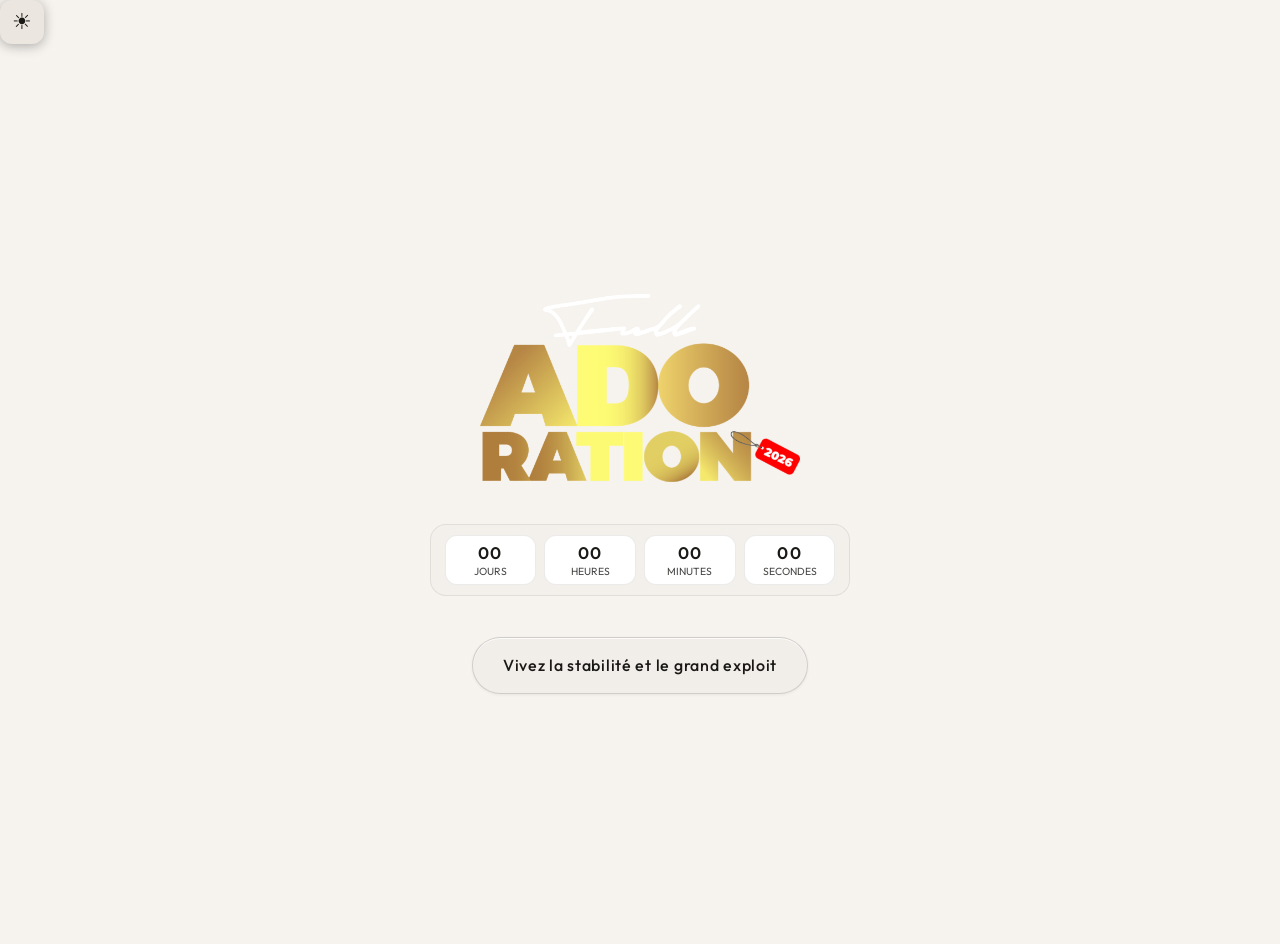
==== index.html @ 174dabc5 "initial commit" ====
<!DOCTYPE html>
<html lang="fr">
<head>
  <meta charset="UTF-8">
  <meta name="viewport" content="width=device-width, initial-scale=1.0, viewport-fit=cover">
  <meta name="description" content="Full Adoration">
  <title>Full Adoration</title>
  <link rel="preconnect" href="https://fonts.googleapis.com">
  <link rel="preconnect" href="https://fonts.gstatic.com" crossorigin>
  <link href="https://fonts.googleapis.com/css2?family=Outfit:wght@300;500;600&display=swap" rel="stylesheet">
  <link rel="stylesheet" href="https://cdnjs.cloudflare.com/ajax/libs/font-awesome/6.5.2/css/all.min.css" crossorigin="anonymous" referrerpolicy="no-referrer">
  <link rel="stylesheet" href="css/styles.css">
</head>
<body>
  <button type="button" class="theme-toggle" aria-label="Basculer en mode clair" title="Mode clair / sombre">
    <span class="theme-icon sun" aria-hidden="true">☀</span>
    <span class="theme-icon moon" aria-hidden="true">☽</span>
  </button>

  <main id="main" class="landing" role="main">
    <div class="landing-content">
      <div class="landing-logo" aria-hidden="true">
        <img src="assets/ADORATION.png" alt="Full Adoration" class="landing-logo-img" width="320" height="120" fetchpriority="high">
      </div>
      <section class="landing-countdown" aria-label="Compte à rebours avant Full Adoration">
        <div class="landing-countdown-grid">
          <div class="landing-countdown-item">
            <span class="landing-countdown-value" id="countdown-days">00</span>
            <span class="landing-countdown-unit">Jours</span>
          </div>
          <div class="landing-countdown-item">
            <span class="landing-countdown-value" id="countdown-hours">00</span>
            <span class="landing-countdown-unit">Heures</span>
          </div>
          <div class="landing-countdown-item">
            <span class="landing-countdown-value" id="countdown-minutes">00</span>
            <span class="landing-countdown-unit">Minutes</span>
          </div>
          <div class="landing-countdown-item">
            <span class="landing-countdown-value landing-countdown-value--seconds" id="countdown-seconds">00</span>
            <span class="landing-countdown-unit">Secondes</span>
          </div>
        </div>
      </section>
      <a href="experience.html" class="landing-cta" id="cta-stabilite">Vivez la stabilité et le grand exploit</a>
    </div>
  </main>

  <nav class="mobile-bottom-nav" aria-label="Navigation mobile">
    <a class="mobile-bottom-link mobile-bottom-link--active" href="accueil.html" aria-current="page">
      <span class="mobile-bottom-icon" aria-hidden="true"><i class="fa-solid fa-house"></i></span>
      <span class="mobile-bottom-text">Accueil</span>
    </a>
    <a class="mobile-bottom-link" href="vision.html">
      <span class="mobile-bottom-icon" aria-hidden="true"><i class="fa-regular fa-eye"></i></span>
      <span class="mobile-bottom-text">Vision</span>
    </a>
    <a class="mobile-bottom-link" href="accueil.html#programme">
      <span class="mobile-bottom-icon" aria-hidden="true"><i class="fa-solid fa-calendar-days"></i></span>
      <span class="mobile-bottom-text">Programme</span>
    </a>
    <a class="mobile-bottom-link" href="messagerie.html">
      <span class="mobile-bottom-icon" aria-hidden="true"><i class="fa-regular fa-message"></i></span>
      <span class="mobile-bottom-text">Messagerie</span>
    </a>
    <a class="mobile-bottom-link" href="accueil.html#menu-avance" aria-label="Menu avancé">
      <span class="mobile-bottom-icon" aria-hidden="true"><i class="fa-solid fa-ellipsis-vertical"></i></span>
      <span class="mobile-bottom-text">Plus</span>
    </a>
  </nav>

  <script src="js/app.js"></script>
</body>
</html>
---- css/styles.css ----
/* ============================================
   FULL ADORATION — Fond noir • Animation lettre par lettre
   ============================================ */

:root {
  --color-bg: #000000;
  --color-bg-soft: #1a1a1a;
  --color-text: #f5f3f0;
  --color-accent: #e07a5f;
  --ease-out-expo: cubic-bezier(0.16, 1, 0.3, 1);
  --ease-in-out-smooth: cubic-bezier(0.65, 0, 0.35, 1);
}

[data-theme="light"] {
  --color-bg: #f5f2ed;
  --color-bg-soft: #ebe6df;
  --color-text: #1a1916;
}

/* Réduction des mouvements */
@media (prefers-reduced-motion: reduce) {
  .landing-logo-img {
    animation: logo-enter 0.5s var(--ease-out-expo) forwards !important;
  }
}

*, *::before, *::after {
  box-sizing: border-box;
}

html {
  height: 100%;
}

body {
  margin: 0;
  min-height: 100%;
  font-family: "Outfit", system-ui, sans-serif;
  background:
    linear-gradient(rgba(0, 0, 0, 0.88), rgba(0, 0, 0, 0.88)),
    url("../assets/bk.jpg") center/cover fixed no-repeat;
  color: var(--color-text);
  -webkit-font-smoothing: antialiased;
  padding: env(safe-area-inset-top) env(safe-area-inset-right) env(safe-area-inset-bottom) env(safe-area-inset-left);
  overflow-x: hidden;
}

[data-theme="light"] body {
  background:
    linear-gradient(rgba(245, 242, 237, 0.9), rgba(245, 242, 237, 0.9)),
    url("../assets/bk.jpg") center/cover fixed no-repeat;
}

.sr-only {
  position: absolute;
  width: 1px;
  height: 1px;
  padding: 0;
  margin: -1px;
  overflow: hidden;
  clip: rect(0, 0, 0, 0);
  white-space: nowrap;
  border: 0;
}

/* ========== HERO MEDIA (sous navbar) ========== */
.hero-media-left {
  width: 100%;
  display: flex;
  justify-content: flex-start;
}

.hero-media-frame {
  width: min(520px, 82vw);
  border-radius: 0;
  padding: 2px;
  background: rgba(255, 255, 255, 0.015);
  border: 0.5px solid rgba(255, 255, 255, 0.03);
  box-shadow: 0 8px 24px rgba(0, 0, 0, 0.22);
  position: relative;
  overflow: hidden;
}

[data-theme="light"] .hero-media-frame {
  background: rgba(0, 0, 0, 0.02);
  border-color: rgba(0, 0, 0, 0.08);
  box-shadow: 0 14px 40px rgba(0, 0, 0, 0.12);
}

.hero-video {
  display: block;
  width: 100%;
  aspect-ratio: 16 / 9;
  height: auto;
  object-fit: cover;
  border-radius: 0;
  border: 1px solid rgba(255, 255, 255, 0.12);
}

/* Texte overlay directement sur la vidéo */
.hero-video-overlay {
  position: absolute;
  inset: 0;
  display: flex;
  flex-direction: column;
  justify-content: flex-start;
  align-items: flex-start;
  /* Placé plus bas pour être proche du bas de la vidéo */
  padding: clamp(3.2rem, 18vh, 5.2rem) 1.1rem 0 1.1rem;
  text-align: left;
  gap: 0;
  pointer-events: none;
}

.hero-overlay-scroll {
  display: flex;
  flex-direction: column;
  gap: 0;
  width: min(420px, 82%);
  overflow: hidden;
  border-radius: 14px;
}

.hero-overlay-scroll {
  animation: none;
}

.hero-video-overlay .hero-overlay-scroll {
  padding: 0;
  background: transparent;
}

.hero-video-overlay::before {
  content: "";
  position: absolute;
  inset: 0;
  background: transparent;
}

.hero-overlay-hello,
.hero-overlay-name,
.hero-overlay-welcome-prefix,
.hero-overlay-brand {
  position: relative;
  z-index: 1;
}

.hero-overlay-hello {
  margin: 0;
  font-size: clamp(1.05rem, 4.2vh, 1.7rem);
  font-weight: 500;
  line-height: 1.02;
  letter-spacing: 0.01em;
  color: #ffffff;
  opacity: 0;
  transform: translateY(14px) scale(0.98);
}

.hero-overlay-name {
  margin: 0;
  font-size: clamp(1.0rem, 4.8vh, 1.55rem);
  font-weight: 500;
  line-height: 1.02;
  color: rgba(255, 255, 255, 0.9);
  opacity: 0;
  transform: translateY(14px) scale(0.98);
}

.hero-overlay-welcome-prefix {
  margin: 0;
  font-size: clamp(0.98rem, 4.3vh, 1.45rem);
  font-weight: 500;
  line-height: 1.02;
  color: rgba(255, 255, 255, 0.85);
  opacity: 0;
  transform: translateY(14px) scale(0.98);
}

.hero-overlay-brand {
  margin: 0;
  font-size: clamp(1.05rem, 4.9vh, 1.6rem);
  font-weight: 500;
  line-height: 1.02;
  text-transform: uppercase;
  letter-spacing: 0.03em;
  color: rgba(255, 255, 255, 0.9);
  opacity: 0;
  transform: translateY(14px) scale(0.98);
}

/* Animation pilotée (pilotée par JS) */
.hero-overlay-animate {
  animation: heroOverlayPairInOut 3s ease-in-out both;
}

.hero-video-overlay--done {
  display: none !important;
}

/* Notification cachée jusqu'à la fin de l'animation héro */
#nav-programme-notif.nav-programme-notif--delayed {
  opacity: 0;
  transform: translateY(-10px);
  pointer-events: none;
}

#nav-programme-notif {
  transition: opacity 0.35s ease, transform 0.35s ease;
}

@media (max-width: 759px) {
  .hero-video-overlay {
    padding: clamp(2.1rem, 12.5vh, 3.2rem) 0.65rem 0 0.65rem;
  }

  .hero-overlay-scroll {
    width: min(300px, 78%);
  }

  .hero-overlay-hello {
    font-size: clamp(1.0rem, 4.4vh, 1.6rem);
  }

  .hero-overlay-name {
    font-size: clamp(0.95rem, 4.8vh, 1.45rem);
  }

  .hero-overlay-welcome-prefix {
    font-size: clamp(0.92rem, 4.3vh, 1.3rem);
  }

  .hero-overlay-brand {
    font-size: clamp(0.98rem, 4.9vh, 1.45rem);
    letter-spacing: 0.025em;
  }
}

@keyframes heroOverlayPairInOut {
  0% {
    opacity: 0;
    transform: translateY(14px) scale(0.98);
  }
  8% {
    opacity: 1;
    transform: translateY(0) scale(1);
  }
  70% {
    opacity: 1;
    transform: translateY(0) scale(1);
  }
  100% {
    opacity: 0;
    transform: translateY(-3px) scale(1.02);
  }
}

@keyframes heroBlockIn {
  0% {
    opacity: 0;
    transform: translateY(14px) scale(0.98);
  }
  8% {
    opacity: 1;
    transform: translateY(0) scale(1);
  }
  30% {
    opacity: 1;
    transform: translateY(0) scale(1);
  }
  45% {
    opacity: 0;
    transform: translateY(-3px) scale(1.02);
  }
  100% {
    opacity: 0;
    transform: translateY(-3px) scale(1.02);
  }
}

[data-theme="light"] .hero-video {
  border-color: rgba(0, 0, 0, 0.12);
}

/* ========== NAVBAR ========== */
.navbar {
  position: sticky;
  top: 0;
  z-index: 90;
  background: rgba(0, 0, 0, 0.72);
  backdrop-filter: blur(14px);
  -webkit-backdrop-filter: blur(14px);
  border-bottom: 1px solid rgba(255, 255, 255, 0.08);
  transition:
    transform 0.42s cubic-bezier(0.22, 1, 0.36, 1),
    opacity 0.42s cubic-bezier(0.22, 1, 0.36, 1),
    filter 0.42s cubic-bezier(0.22, 1, 0.36, 1);
  will-change: transform, opacity, filter;
}

[data-theme="light"] .navbar {
  background: rgba(245, 242, 237, 0.85);
  border-bottom-color: rgba(0, 0, 0, 0.08);
}

.navbar--hidden {
  transform: translateY(-112%);
  opacity: 0;
  filter: blur(2px);
  pointer-events: none;
}

.navbar-inner {
  max-width: 1100px;
  margin: 0 auto;
  padding: 0.85rem 0.8rem;
  display: flex;
  align-items: center;
  justify-content: space-between;
  gap: 1rem;
}

.navbar-brand {
  display: inline-flex;
  align-items: center;
  text-decoration: none;
  color: inherit;
}

.navbar-logo {
  display: block;
  height: 34px;
  width: auto;
  object-fit: contain;
  opacity: 0.92;
  transition: opacity 0.2s, transform 0.2s;
}

.navbar-brand:hover .navbar-logo {
  opacity: 1;
  transform: translateY(-1px);
}

.navbar-nav {
  display: flex;
  align-items: center;
  gap: 0.75rem;
}

.nav-menu {
  list-style: none;
  margin: 0;
  padding: 0;
  display: none;
  gap: 1rem;
  align-items: center;
}

@media (min-width: 760px) {
  .nav-menu {
    display: flex;
  }
}

.nav-link {
  display: inline-flex;
  align-items: center;
  min-height: 40px;
  padding: 0.25rem 0.25rem;
  color: var(--color-text);
  text-decoration: none;
  opacity: 0.9;
  font-weight: 500;
  letter-spacing: 0.02em;
  transition: opacity 0.2s, transform 0.2s;
}

.nav-link:hover {
  opacity: 1;
  transform: translateY(-1px);
}

.nav-link--with-badge {
  position: relative;
  padding: 0.25rem 0.55rem;
  border-radius: 999px;
  background: rgba(255, 255, 255, 0.06);
  border: 1px solid rgba(255, 255, 255, 0.18);
  gap: 0.25rem;
}

.nav-bell {
  margin-right: 0.1rem;
  font-size: 0.9em;
}

.nav-badge {
  position: absolute;
  top: 4px;
  right: 4px;
  width: 7px;
  height: 7px;
  border-radius: 999px;
  background: #ff4d4f;
  box-shadow: 0 0 0 0 rgba(255, 77, 79, 0.6);
  animation: nav-badge-pulse 1.8s infinite;
}

.nav-badge.nav-badge-hidden {
  display: none;
}

@keyframes nav-badge-pulse {
  0% {
    transform: scale(1);
    box-shadow: 0 0 0 0 rgba(255, 77, 79, 0.6);
  }
  70% {
    transform: scale(1.4);
    box-shadow: 0 0 0 8px rgba(255, 77, 79, 0);
  }
  100% {
    transform: scale(1);
    box-shadow: 0 0 0 0 rgba(255, 77, 79, 0);
  }
}

/* Centre de notifications */
.nav-notif-panel {
  position: fixed;
  top: 64px;
  right: 1.5rem;
  width: min(320px, 90vw);
  background: rgba(10, 10, 10, 0.97);
  color: var(--color-text);
  border-radius: 14px;
  border: 1px solid rgba(255, 255, 255, 0.14);
  box-shadow: 0 16px 40px rgba(0, 0, 0, 0.8);
  padding: 0.75rem 0.85rem 0.85rem;
  z-index: 130;
}

[data-theme="light"] .nav-notif-panel {
  background: rgba(245, 242, 237, 0.99);
  border-color: rgba(0, 0, 0, 0.1);
  box-shadow: 0 14px 34px rgba(0, 0, 0, 0.16);
}

.nav-notif-title {
  margin: 0 0 0.4rem;
  font-size: 0.85rem;
  font-weight: 600;
  text-transform: uppercase;
  letter-spacing: 0.08em;
}

.nav-notif-list {
  list-style: none;
  margin: 0;
  padding: 0;
}

.nav-notif-item {
  font-size: 0.83rem;
}

.nav-notif-text {
  margin: 0 0 0.35rem;
  opacity: 0.9;
}

.nav-notif-link {
  font-size: 0.8rem;
  color: var(--color-accent);
  text-decoration: none;
}

.nav-notif-link:hover {
  text-decoration: underline;
}

.nav-link[aria-current="page"] {
  opacity: 1;
  color: var(--color-accent);
}

.nav-toggle {
  width: 44px;
  height: 44px;
  border: 1px solid rgba(255, 255, 255, 0.16);
  border-radius: 12px;
  background: rgba(255, 255, 255, 0.03);
  cursor: pointer;
  display: inline-flex;
  flex-direction: column;
  align-items: center;
  justify-content: center;
  gap: 5px;
}

[data-theme="light"] .nav-toggle {
  border-color: rgba(0, 0, 0, 0.14);
  background: rgba(0, 0, 0, 0.02);
}

@media (min-width: 760px) {
  .nav-toggle {
    display: none;
  }
}

.nav-toggle-bar {
  display: block;
  width: 22px;
  height: 2px;
  background: #ffffff;
  opacity: 0.9;
  border-radius: 999px;
}

/* Bottom navbar mobile */
.mobile-bottom-nav {
  display: none;
}

.mobile-bottom-link {
  text-decoration: none;
}

/* Menu mobile */
@media (max-width: 759px) {
  .nav-toggle {
    display: none;
  }

  .nav-menu {
    display: none !important;
  }

  .home,
  .landing,
  .experience,
  .messagerie {
    padding-bottom: 84px;
  }

  /* La page Vision a déjà ses propres cartes full-screen,
     on retire donc le padding global pour éviter le gros vide. */
  .vision-page {
    padding-bottom: 0 !important;
  }

  .mobile-bottom-nav {
    position: fixed;
    left: 0.5rem;
    right: 0.5rem;
    bottom: calc(0.45rem + env(safe-area-inset-bottom));
    display: grid;
    grid-template-columns: repeat(5, minmax(0, 1fr));
    align-items: center;
    gap: 0.2rem;
    padding: 0.4rem 0.3rem 0.45rem;
    border-radius: 20px;
    background: transparent;
    border: 1px solid rgba(255, 255, 255, 0.1);
    box-shadow:
      0 18px 40px rgba(0, 0, 0, 0.5),
      inset 0 1px 0 rgba(255, 255, 255, 0.06);
    backdrop-filter: blur(12px);
    -webkit-backdrop-filter: blur(12px);
    z-index: 145;
  }

  /* Sur la page Vision, on rapproche légèrement le menu du bas */
  main.vision-page ~ nav.mobile-bottom-nav {
    bottom: calc(0.12rem + env(safe-area-inset-bottom));
  }

  [data-theme="light"] .mobile-bottom-nav {
    background: transparent;
    border-color: rgba(0, 0, 0, 0.1);
    box-shadow: 0 14px 32px rgba(0, 0, 0, 0.14);
  }

  .mobile-bottom-link {
    min-height: 58px;
    display: inline-flex;
    flex-direction: column;
    align-items: center;
    justify-content: center;
    gap: 0;
    border-radius: 14px;
    color: var(--color-text);
    opacity: 0.88;
    transition: background 0.2s ease, opacity 0.2s ease, transform 0.2s ease, color 0.2s ease;
  }

  .mobile-bottom-link:active {
    transform: translateY(1px);
  }

  .mobile-bottom-link--active {
    background: rgba(231, 197, 155, 0.2);
    color: #f3d8b4;
    opacity: 1;
  }

  [data-theme="light"] .mobile-bottom-link--active {
    background: rgba(231, 197, 155, 0.26);
    color: #7a4b25;
  }

  .mobile-bottom-icon {
    width: 24px;
    height: 24px;
    display: inline-flex;
    align-items: center;
    justify-content: center;
    border-radius: 999px;
    font-size: 0.88rem;
    line-height: 1;
    background: rgba(255, 255, 255, 0.08);
    border: 1px solid rgba(255, 255, 255, 0.08);
  }

  [data-theme="light"] .mobile-bottom-icon {
    background: rgba(0, 0, 0, 0.05);
    border-color: rgba(0, 0, 0, 0.08);
  }

  .mobile-bottom-link--active .mobile-bottom-icon {
    background: rgba(231, 197, 155, 0.24);
    border-color: rgba(231, 197, 155, 0.4);
  }

  .mobile-bottom-text {
    display: none;
  }

  .nav-menu.is-open {
    display: flex;
    flex-direction: column;
    position: fixed;
    top: 64px;
    left: 0;
    right: 0;
    padding: 1rem 1.25rem 1.25rem;
    background: rgba(0, 0, 0, 0.86);
    backdrop-filter: blur(14px);
    -webkit-backdrop-filter: blur(14px);
    border-bottom: 1px solid rgba(255, 255, 255, 0.08);
    gap: 0.25rem;
  }

  [data-theme="light"] .nav-menu.is-open {
    background: rgba(245, 242, 237, 0.92);
    border-bottom-color: rgba(0, 0, 0, 0.08);
  }

  .nav-menu.is-open .nav-link {
    width: 100%;
    padding: 0.7rem 0.5rem;
  }
}

/* Sécurise le retour du menu desktop après redimensionnement */
@media (min-width: 760px) {
  .mobile-bottom-nav {
    display: none !important;
  }

  .nav-menu {
    display: flex !important;
  }

  .nav-toggle {
    display: none !important;
  }
}

/* Layout pour pages avec sections (accueil) */
.home {
  min-height: 100vh;
  min-height: 100dvh;
  width: 100%;
}

/* ========== HERO ========== */
.hero {
  position: relative;
  min-height: auto;
  display: flex;
  align-items: center;
  justify-content: center;
  padding: 0;
}

/* ========== POSTER (affiche.jpeg) ========== */
.poster {
  padding: 0 0.18rem 1.1rem;
}

.poster-inner {
  margin: 0;
}

.poster-img {
  display: block;
  width: 100%;
  height: 100%;
  margin: 0;
  border-radius: 8%;
  object-fit: contain;
  background: transparent;
}

.poster-slider {
  position: relative;
  width: min(540px, 92vw);
  margin: 0 auto;
  border-radius: 24px;
  overflow: hidden;
}

.poster-track {
  display: flex;
  overflow: hidden;
  scroll-behavior: smooth;
  border-radius: 24px;
}

.poster-slide {
  min-width: 66.6667%;
  aspect-ratio: 4 / 5;
  padding: 0.35rem;
  display: flex;
  align-items: center;
  justify-content: center;
  border-radius: 24px;
  overflow: hidden;
}

.poster-slider-btn {
  position: absolute;
  top: 50%;
  transform: translateY(-50%);
  width: 36px;
  height: 36px;
  border: 1px solid rgba(255, 255, 255, 0.24);
  border-radius: 999px;
  background:
    linear-gradient(rgba(0, 0, 0, 0.88), rgba(0, 0, 0, 0.88)),
    url("../assets/bk.jpg") center/cover fixed no-repeat;
  color: #fff;
  font-size: 1.35rem;
  line-height: 1;
  cursor: pointer;
  z-index: 2;
  display: inline-flex;
  align-items: center;
  justify-content: center;
  transition: transform 0.2s ease, background 0.2s ease;
}

.poster-slider-btn:hover {
  background: rgba(224, 122, 95, 0.45);
  transform: translateY(-50%) scale(1.04);
}

.poster-slider-btn--prev {
  left: 0.45rem;
}

.poster-slider-btn--next {
  right: 0.45rem;
}

[data-theme="light"] .poster-slider-btn {
  background:
    linear-gradient(rgba(245, 242, 237, 0.9), rgba(245, 242, 237, 0.9)),
    url("../assets/bk.jpg") center/cover fixed no-repeat;
  color: #1a1916;
  border-color: rgba(0, 0, 0, 0.16);
}


.poster-cta-wrap {
  margin-top: 1.5rem;
  display: flex;
  justify-content: center;
}

.poster-cta-button {
  display: inline-flex;
  align-items: center;
  justify-content: center;
  padding: 0.8rem 1.7rem;
  border-radius: 999px;
  border: 1px solid rgba(255, 255, 255, 0.2);
  background: rgba(255, 255, 255, 0.06);
  color: var(--color-text);
  font-size: 0.9rem;
  font-weight: 500;
  letter-spacing: 0.045em;
  text-transform: uppercase;
  text-decoration: none;
  cursor: pointer;
  transition: background 0.2s, border-color 0.2s, transform 0.15s, box-shadow 0.2s;
}

.poster-cta-button:hover {
  background: rgba(224, 122, 95, 0.18);
  border-color: rgba(224, 122, 95, 0.7);
  transform: translateY(-1px);
  box-shadow: 0 0 18px rgba(224, 122, 95, 0.35);
}

.poster-cta-button:active {
  transform: translateY(0);
  box-shadow: none;
}

[data-theme="light"] .poster-cta-button {
  background: rgba(0, 0, 0, 0.02);
  border-color: rgba(0, 0, 0, 0.14);
}

[data-theme="light"] .poster-cta-button:hover {
  background: rgba(196, 92, 62, 0.08);
  border-color: rgba(196, 92, 62, 0.6);
  box-shadow: 0 0 16px rgba(196, 92, 62, 0.25);
}

.hero-bg {
  position: absolute;
  inset: 0;
  background:
    radial-gradient(800px 450px at 20% 25%, rgba(224, 122, 95, 0.18), transparent 60%),
    radial-gradient(700px 420px at 85% 70%, rgba(255, 255, 255, 0.06), transparent 55%),
    radial-gradient(650px 380px at 40% 90%, rgba(224, 122, 95, 0.12), transparent 60%);
  pointer-events: none;
}

[data-theme="light"] .hero-bg {
  background:
    radial-gradient(900px 520px at 20% 25%, rgba(196, 92, 62, 0.16), transparent 60%),
    radial-gradient(700px 420px at 85% 70%, rgba(0, 0, 0, 0.04), transparent 55%),
    radial-gradient(650px 380px at 40% 90%, rgba(196, 92, 62, 0.10), transparent 60%);
}

.hero-inner {
  position: relative;
  z-index: 1;
  width: 100%;
  max-width: 1200px;
  display: grid;
  gap: 2.25rem;
  grid-template-columns: 1fr;
  align-items: center;
  text-align: center;
}

@media (max-width: 759px) {
  .hero {
    padding-left: 0;
    padding-right: 0;
    padding-bottom: 0;
  }

  .poster-cta-wrap {
    /* Réduit l'espace entre le liquid glass et le bouton */
    margin-top: 0.75rem;
  }

  .hero-inner {
    max-width: none;
    gap: 0.55rem;
  }

  .hero-media-frame {
    width: 100vw;
    max-width: 100vw;
    border-radius: 0;
    border: 0.5px solid rgba(255, 255, 255, 0.045);
    padding: 0;
    margin: 0;
    box-shadow:
      0 10px 24px rgba(0, 0, 0, 0.18),
      inset 0 1px 0 rgba(255, 255, 255, 0.05);
  }

  .hero-video {
    border-radius: 0;
    border: 0.5px solid rgba(255, 255, 255, 0.05);
  }

  /* Espacements latéraux identiques */
  .hero-media-left {
    padding-left: 0;
    padding-right: 0;
  }

  .hero-text-inner {
    margin-top: 0;
    padding-left: 0.55rem;
    padding-right: 0.55rem;
    width: 100%;
    display: flex;
    justify-content: center;
    align-items: flex-end;
    text-align: center;
  }

  .hero-greeting {
    margin: 0 auto;
    text-align: center;
  }
}

@media (min-width: 900px) {
  .hero-inner {
    grid-template-columns: 1fr minmax(360px, 520px);
    align-items: center;
    text-align: left;
  }
}

.hero-spacer {
  display: none;
}

@media (min-width: 900px) {
  .hero-spacer {
    display: block;
  }
}

.hero-text {
  padding: 0.5rem 1.5rem 2rem;
}

.hero-text-inner {
  max-width: 800px;
  margin: 0 auto;
  text-align: left;
}

@media (max-width: 899px) {
  .hero-text-inner {
    text-align: center;
  }
}


.hero-title {
  margin: 0;
  font-size: clamp(2rem, 6vw, 3.4rem);
  font-weight: 600;
  letter-spacing: -0.02em;
  line-height: 1.05;
}

.hero-subtitle {
  margin: 0.9rem 0 0;
  font-size: clamp(0.95rem, 2.2vw, 1.05rem);
  line-height: 1.6;
  opacity: 0.86;
  max-width: 56ch;
}

.hero-greeting {
  margin: 0.5rem 0 0.3rem;
  font-size: clamp(1.7rem, 5.4vw, 3rem);
  font-family: "Outfit", system-ui, sans-serif;
  font-weight: 400;
  letter-spacing: -0.005em;
  line-height: 1.05;
  color: #bdbdbd;
}

@media (max-width: 759px) {
  .hero-greeting {
    font-size: 1.03rem;
    line-height: 1.5;
    width: auto;
    max-width: 90%;
    margin-left: auto;
    margin-right: auto;
    padding: 0;
    min-height: auto;
    border-radius: 0;
    background: transparent;
    border: 0;
    box-shadow: none;
    backdrop-filter: none;
    -webkit-backdrop-filter: none;
  }

  .hero-subtitle {
    display: none;
  }

  .poster-subtitle-mobile {
    margin: 0 auto 0;
    max-width: 90%;
    font-size: 0.9rem;
    line-height: 1.5;
    text-align: left;
    padding: 0.6rem 0.9rem;
    border-radius: 16px;
    background: radial-gradient(circle at top left, rgba(224, 122, 95, 0.22), transparent 60%),
                rgba(10, 10, 10, 0.8);
    border: 1px solid rgba(255, 255, 255, 0.16);
    box-shadow:
      0 12px 28px rgba(0, 0, 0, 0.7),
      inset 0 1px 0 rgba(255, 255, 255, 0.08);
    backdrop-filter: blur(14px);
    -webkit-backdrop-filter: blur(14px);
  }

  [data-theme="light"] .poster-subtitle-mobile {
    background: radial-gradient(circle at top left, rgba(196, 92, 62, 0.18), transparent 60%),
                rgba(245, 242, 237, 0.96);
    border-color: rgba(0, 0, 0, 0.12);
    box-shadow:
      0 10px 24px rgba(0, 0, 0, 0.16),
      inset 0 1px 0 rgba(255, 255, 255, 0.7);
  }
}

.hero-actions {
  display: flex;
  flex-wrap: wrap;
  gap: 1rem;
  margin-top: 1.6rem;
  align-items: center;
  justify-content: center;
}

@media (min-width: 900px) {
  .hero-actions {
    justify-content: flex-start;
  }
}

.hero-cta {
  opacity: 1;
  animation: none;
}

.hero-link {
  color: var(--color-text);
  text-decoration: none;
  font-weight: 500;
  opacity: 0.9;
  transition: opacity 0.2s, transform 0.2s;
}

.hero-link:hover {
  opacity: 1;
  transform: translateY(-1px);
}

.hero-link:focus-visible {
  outline: 2px solid var(--color-accent);
  outline-offset: 4px;
  border-radius: 6px;
}

/* Toggle thème */
.theme-toggle {
  width: 44px;
  height: 44px;
  padding: 0;
  border: none;
  border-radius: 12px;
  background: var(--color-bg-soft);
  color: var(--color-text);
  cursor: pointer;
  display: flex;
  align-items: center;
  justify-content: center;
  box-shadow: 0 2px 12px rgba(0, 0, 0, 0.3);
  transition: transform 0.2s, box-shadow 0.2s, background 0.3s;
}

.theme-toggle:hover {
  transform: scale(1.05);
  box-shadow: 0 4px 20px rgba(0, 0, 0, 0.35);
}

.theme-toggle:focus-visible {
  outline: 2px solid currentColor;
  outline-offset: 3px;
}

.navbar .theme-toggle {
  position: static;
  box-shadow: none;
}

.theme-icon {
  position: absolute;
  font-size: 1.35rem;
  opacity: 0;
  transition: opacity 0.3s;
}

.theme-icon.moon {
  opacity: 1;
}

[data-theme="light"] .theme-icon.moon {
  opacity: 0;
}

[data-theme="light"] .theme-icon.sun {
  opacity: 1;
}

/* ========== LANDING — Centrage et mise en page ========== */
.landing {
  position: relative;
  z-index: 1;
  display: flex;
  align-items: center;
  justify-content: center;
  min-height: 100vh;
  min-height: 100dvh;
  width: 100%;
  padding: 1.5rem;
  box-sizing: border-box;
}

.landing-content {
  display: flex;
  flex-direction: column;
  align-items: center;
  justify-content: center;
  gap: clamp(1.6rem, 4vw, 2.6rem);
  width: 100%;
  max-width: 480px;
  margin: 0 auto;
  text-align: center;
}

.landing-logo {
  position: relative;
  display: flex;
  align-items: center;
  justify-content: center;
  width: 100%;
}

/* Compte à rebours */
.landing-countdown {
  width: 100%;
  max-width: 420px;
  padding: 0.6rem 0.85rem;
  border-radius: 16px;
  border: 1px solid rgba(255, 255, 255, 0.12);
  background: rgba(255, 255, 255, 0.015);
  animation: countdown-enter 0.7s var(--ease-out-expo) 0.3s both;
}

[data-theme="light"] .landing-countdown {
  background: rgba(0, 0, 0, 0.01);
  border-color: rgba(0, 0, 0, 0.08);
}

.landing-countdown-grid {
  display: grid;
  grid-template-columns: repeat(4, minmax(0, 1fr));
  gap: 0.5rem;
}

.landing-countdown-item {
  padding: 0.4rem 0.2rem;
  border-radius: 12px;
  background: rgba(0, 0, 0, 0.45);
  border: 1px solid rgba(255, 255, 255, 0.16);
}

[data-theme="light"] .landing-countdown-item {
  background: rgba(255, 255, 255, 0.95);
  border-color: rgba(0, 0, 0, 0.08);
}

.landing-countdown-value {
  display: block;
  font-size: 1.05rem;
  font-weight: 600;
  letter-spacing: 0.08em;
}

.landing-countdown-value--seconds {
  animation: countdown-tick 1s ease-out infinite;
}

.landing-countdown-unit {
  display: block;
  margin-top: 0.1rem;
  font-size: 0.65rem;
  text-transform: uppercase;
  opacity: 0.8;
}

@keyframes countdown-enter {
  from {
    opacity: 0;
    transform: translateY(10px) scale(0.97);
  }
  to {
    opacity: 1;
    transform: translateY(0) scale(1);
  }
}

@keyframes countdown-tick {
  0% {
    transform: scale(1);
    opacity: 0.95;
  }
  30% {
    transform: scale(1.06);
    opacity: 1;
  }
  100% {
    transform: scale(1);
    opacity: 0.95;
  }
}

/* Bouton CTA */
.landing-cta {
  display: inline-flex;
  align-items: center;
  justify-content: center;
  padding: 1rem 1.85rem;
  font-family: "Outfit", system-ui, sans-serif;
  font-size: clamp(0.875rem, 2vw, 1rem);
  font-weight: 500;
  color: var(--color-text);
  text-decoration: none;
  letter-spacing: 0.045em;
  line-height: 1.4;
  text-align: center;
  background: rgba(255, 255, 255, 0.03);
  border: 1px solid rgba(255, 255, 255, 0.18);
  border-radius: 9999px;
  box-shadow:
    inset 0 1px 0 rgba(255, 255, 255, 0.06),
    0 1px 2px rgba(0, 0, 0, 0.04);
  transition: border-color 0.3s var(--ease-in-out-smooth), background 0.3s, color 0.3s, transform 0.25s, box-shadow 0.35s, font-weight 0.2s;
  opacity: 0;
  animation: cta-enter 0.8s var(--ease-out-expo) 1.6s forwards;
  white-space: normal;
  max-width: 100%;
}

.landing-cta:hover {
  border-color: rgba(224, 122, 95, 0.6);
  background: rgba(224, 122, 95, 0.12);
  color: var(--color-text);
  font-weight: 600;
  transform: scale(1.03);
  box-shadow:
    inset 0 1px 0 rgba(255, 255, 255, 0.1),
    0 0 28px rgba(224, 122, 95, 0.22),
    0 0 56px rgba(224, 122, 95, 0.08),
    0 2px 8px rgba(0, 0, 0, 0.15);
}

.landing-cta:active {
  transform: scale(0.98);
  box-shadow:
    inset 0 1px 0 rgba(255, 255, 255, 0.06),
    0 0 14px rgba(224, 122, 95, 0.18),
    inset 0 1px 3px rgba(0, 0, 0, 0.12);
  background: rgba(224, 122, 95, 0.2);
}

.landing-cta:focus-visible {
  outline: 2px solid var(--color-accent);
  outline-offset: 4px;
}

[data-theme="light"] .landing-cta {
  background: rgba(0, 0, 0, 0.02);
  border-color: rgba(0, 0, 0, 0.14);
  box-shadow:
    inset 0 1px 0 rgba(255, 255, 255, 0.8),
    0 1px 3px rgba(0, 0, 0, 0.06);
}

[data-theme="light"] .landing-cta:hover {
  border-color: rgba(196, 92, 62, 0.5);
  background: rgba(196, 92, 62, 0.08);
  box-shadow:
    inset 0 1px 0 rgba(255, 255, 255, 0.9),
    0 0 24px rgba(196, 92, 62, 0.18),
    0 0 48px rgba(196, 92, 62, 0.06),
    0 2px 6px rgba(0, 0, 0, 0.08);
}

[data-theme="light"] .landing-cta:active {
  background: rgba(196, 92, 62, 0.14);
  box-shadow:
    inset 0 1px 0 rgba(255, 255, 255, 0.7),
    0 0 12px rgba(196, 92, 62, 0.12),
    inset 0 1px 2px rgba(0, 0, 0, 0.06);
}

@keyframes cta-enter {
  to { opacity: 1; }
}

/* Apparition douce puis zoom avant / arrière harmonieux */
.landing-logo-img {
  display: block;
  width: 100%;
  max-width: min(320px, 85vw);
  height: auto;
  object-fit: contain;
  object-position: center;
  opacity: 0;
  transform: scale(0.94);
  animation:
    logo-enter 1.2s var(--ease-out-expo) 0.15s forwards,
    logo-zoom 5.5s var(--ease-in-out-smooth) 1.4s infinite;
}

@keyframes logo-enter {
  to {
    opacity: 1;
    transform: scale(1);
  }
}

/* Zoom avant → zoom arrière en boucle */
@keyframes logo-zoom {
  0%, 100% { transform: scale(1); }
  50% { transform: scale(1.07); }
}

/* ========== CHATBOT ========== */
.chat-backdrop {
  position: fixed;
  inset: 0;
  background: rgba(0, 0, 0, 0.45);
  backdrop-filter: blur(3px);
  -webkit-backdrop-filter: blur(3px);
  z-index: 120;
}

.chat-backdrop[hidden] {
  display: none !important;
}

.chat-launcher {
  position: fixed;
  right: 1.25rem;
  bottom: 1.25rem;
  width: 68px;
  height: 68px;
  border-radius: 0;
  border: none;
  cursor: pointer;
  background: transparent;
  color: inherit;
  display: flex;
  align-items: center;
  justify-content: center;
  box-shadow: none;
  z-index: 120;
}

[data-theme="light"] .chat-launcher {
  background: transparent;
  box-shadow: none;
}

.chat-launcher:hover {
  transform: translateY(-1px) scale(1.02);
}

.chat-launcher-logo {
  display: block;
  width: 100%;
  height: auto;
  object-fit: contain;
  transform-origin: center;
  border-radius: 999px;
  animation: chatbot-breathe 4.2s var(--ease-in-out-smooth) infinite;
  position: relative;
}

/* On retire les petits éléments "robot" au-dessus du bouton */
.chat-launcher::before,
.chat-launcher::after {
  content: none;
}

@keyframes chatbot-breathe {
  0%, 100% {
    transform: scale(1);
    filter: drop-shadow(0 0 0 rgba(224, 122, 95, 0.0));
  }
  25% {
    transform: scale(1.04);
    filter: drop-shadow(0 0 10px rgba(224, 122, 95, 0.35));
  }
  50% {
    transform: scale(1.07);
    filter: drop-shadow(0 0 16px rgba(224, 122, 95, 0.5));
  }
  75% {
    transform: scale(1.04);
    filter: drop-shadow(0 0 10px rgba(224, 122, 95, 0.35));
  }
}

.chat-window {
  position: fixed;
  top: 50%;
  left: 50%;
  width: min(360px, 90vw);
  max-height: 70vh;
  background: rgba(10, 10, 10, 0.96);
  color: var(--color-text);
  border-radius: 18px;
  border: 1px solid rgba(255, 255, 255, 0.12);
  box-shadow: 0 18px 40px rgba(0, 0, 0, 0.7);
  display: flex;
  flex-direction: column;
  overflow: hidden;
  z-index: 130;
  transform-origin: center;
  transform: translate(-50%, -50%) scale(0.9);
  opacity: 0;
  transition: opacity 0.18s ease-out, transform 0.18s ease-out, box-shadow 0.18s ease-out;
}

.chat-window[hidden] {
  display: none !important;
}

.chat-window.is-open {
  opacity: 1;
  transform: translate(-50%, -50%) scale(1);
  box-shadow: 0 22px 46px rgba(0, 0, 0, 0.85);
}

[data-theme="light"] .chat-window {
  background: rgba(245, 242, 237, 0.98);
  color: #1a1916;
  border-color: rgba(0, 0, 0, 0.12);
  box-shadow: 0 18px 40px rgba(0, 0, 0, 0.18);
}

.chat-header {
  padding: 0.55rem 0.9rem;
  display: flex;
  align-items: center;
  justify-content: space-between;
  background: rgba(0, 0, 0, 0.75);
}

[data-theme="light"] .chat-header {
  background: rgba(0, 0, 0, 0.02);
}

.chat-header-title {
  display: inline-flex;
  align-items: center;
  gap: 0.4rem;
  font-size: 0.8rem;
  font-weight: 600;
  letter-spacing: 0.02em;
}

.chat-header-logo {
  width: 20px;
  height: 20px;
  border-radius: 999px;
  object-fit: contain;
  transform-origin: center;
  animation: chatbot-breathe 4.2s var(--ease-in-out-smooth) infinite;
}

.chat-close {
  border: none;
  background: transparent;
  color: inherit;
  font-size: 1.05rem;
  cursor: pointer;
}

.chat-messages {
  padding: 0.55rem 0.75rem 0.1rem;
  flex: 1;
  overflow-y: auto;
  font-size: 0.85rem;
  display: flex;
  flex-direction: column;
  gap: 0.35rem;
}

.chat-message {
  padding: 0.35rem 0.65rem;
  border-radius: 14px;
  max-width: 85%;
  word-wrap: break-word;
}

.chat-message.bot {
  align-self: flex-start;
  background: rgba(255, 255, 255, 0.08);
}

[data-theme="light"] .chat-message.bot {
  background: rgba(0, 0, 0, 0.04);
}

.chat-message.user {
  align-self: flex-end;
  background: var(--color-accent);
  color: #fff;
}

.chat-input-row {
  display: flex;
  align-items: center;
  gap: 0.4rem;
  padding: 0.45rem 0.55rem 0.55rem;
  border-top: 1px solid rgba(255, 255, 255, 0.14);
}

[data-theme="light"] .chat-input-row {
  border-top-color: rgba(0, 0, 0, 0.12);
}

.chat-input {
  flex: 1;
  min-width: 0;
  padding: 0.45rem 0.65rem;
  border-radius: 999px;
  border: 1px solid rgba(255, 255, 255, 0.18);
  background: rgba(0, 0, 0, 0.4);
  color: inherit;
  font-family: inherit;
  font-size: 0.85rem;
}

[data-theme="light"] .chat-input {
  background: rgba(255, 255, 255, 0.9);
  border-color: rgba(0, 0, 0, 0.12);
}

.chat-input:focus-visible {
  outline: 2px solid var(--color-accent);
  outline-offset: 2px;
}

.chat-send {
  padding: 0.45rem 0.9rem;
  border-radius: 999px;
  border: none;
  cursor: pointer;
  background: var(--color-accent);
  color: #fff;
  font-size: 0.8rem;
  font-weight: 500;
}

.chat-send:hover {
  opacity: 0.9;
}

/* ========== MODAL PRÉSENCE ========== */
.presence-modal {
  position: fixed;
  top: 50%;
  left: 50%;
  width: min(440px, 94vw);
  max-height: 78vh;
  z-index: 140;
  transform: translate(-50%, -50%) scale(0.9);
  opacity: 0;
  transition: opacity 0.2s ease-out, transform 0.2s ease-out;
}

.presence-modal[hidden] {
  display: none !important;
}

.presence-modal.is-open {
  opacity: 1;
  transform: translate(-50%, -50%) scale(1);
}

.presence-modal-inner {
  background:
    radial-gradient(circle at top left, rgba(224, 122, 95, 0.26), transparent 55%),
    radial-gradient(circle at bottom right, rgba(120, 92, 255, 0.22), transparent 55%),
    rgba(10, 10, 10, 0.96);
  color: var(--color-text);
  border-radius: 20px;
  border: 1px solid rgba(255, 255, 255, 0.18);
  box-shadow:
    0 26px 70px rgba(0, 0, 0, 0.95),
    0 0 0 1px rgba(255, 255, 255, 0.05);
  padding: 1.05rem 1.15rem 1.05rem;
  display: flex;
  flex-direction: column;
  gap: 0.85rem;
}

[data-theme="light"] .presence-modal-inner {
  background:
    radial-gradient(circle at top left, rgba(196, 92, 62, 0.18), transparent 55%),
    radial-gradient(circle at bottom right, rgba(120, 92, 255, 0.16), transparent 55%),
    rgba(245, 242, 237, 0.99);
  color: #1a1916;
  border-color: rgba(0, 0, 0, 0.12);
  box-shadow: 0 22px 42px rgba(0, 0, 0, 0.18);
}

.presence-header {
  display: flex;
  align-items: center;
  justify-content: space-between;
  gap: 0.75rem;
}

.presence-title {
  margin: 0;
  font-size: 1.02rem;
  font-weight: 600;
}

.presence-close {
  border: none;
  background: transparent;
  color: inherit;
  font-size: 1.1rem;
  cursor: pointer;
}

.presence-form {
  display: flex;
  flex-direction: column;
  gap: 0.75rem;
  margin-top: 0.25rem;
}

.presence-field {
  display: flex;
  flex-direction: column;
  gap: 0.3rem;
}

.presence-fieldset {
  margin: 0;
  padding: 0.55rem 0.7rem 0.6rem;
  border-radius: 12px;
  border: 1px solid rgba(255, 255, 255, 0.18);
}

[data-theme="light"] .presence-fieldset {
  border-color: rgba(0, 0, 0, 0.16);
}

.presence-fieldset legend {
  padding: 0 0.3rem;
  font-size: 0.82rem;
  opacity: 0.9;
}

.presence-options {
  display: flex;
  flex-wrap: wrap;
  gap: 0.6rem;
  margin-top: 0.35rem;
}

.presence-option {
  display: inline-flex;
  align-items: center;
  gap: 0.25rem;
  font-size: 0.82rem;
}

.presence-option input[type="radio"] {
  width: 14px;
  height: 14px;
}

.presence-field label {
  font-size: 0.82rem;
  opacity: 0.9;
}

.presence-field select,
.presence-field textarea {
  font-family: inherit;
  font-size: 0.85rem;
  color: inherit;
  background: rgba(0, 0, 0, 0.45);
  border-radius: 10px;
  border: 1px solid rgba(255, 255, 255, 0.2);
  padding: 0.45rem 0.6rem;
  resize: vertical;
  transition: border-color 0.18s ease, background 0.18s ease, box-shadow 0.18s ease;
}

[data-theme="light"] .presence-field select,
[data-theme="light"] .presence-field textarea {
  background: rgba(255, 255, 255, 0.98);
  border-color: rgba(0, 0, 0, 0.18);
}

.presence-field select:focus-visible,
.presence-field textarea:focus-visible {
  outline: 0;
  border-color: var(--color-accent);
  box-shadow:
    0 0 0 1px rgba(224, 122, 95, 0.7),
    0 0 0 6px rgba(224, 122, 95, 0.18);
}

.presence-actions {
  display: flex;
  justify-content: flex-end;
  gap: 0.5rem;
  margin-top: 0.25rem;
}

.presence-secondary,
.presence-submit {
  font-family: inherit;
  font-size: 0.8rem;
  border-radius: 999px;
  padding: 0.45rem 0.95rem;
  border: 1px solid transparent;
  cursor: pointer;
  display: inline-flex;
  align-items: center;
  gap: 0.35rem;
  transition: background 0.18s ease, border-color 0.18s ease, opacity 0.18s ease, transform 0.12s ease;
}

.presence-secondary {
  background: transparent;
  color: inherit;
  border-color: rgba(255, 255, 255, 0.25);
}

[data-theme="light"] .presence-secondary {
  border-color: rgba(0, 0, 0, 0.2);
}

.presence-submit {
  background: var(--color-accent);
  color: #fff;
  border-color: transparent;
}

.presence-secondary:hover {
  opacity: 0.9;
  transform: translateY(-1px);
}

.presence-submit:hover {
  opacity: 0.9;
  transform: translateY(-1px);
}

.presence-note {
  margin: 0.3rem 0 0;
  font-size: 0.76rem;
  opacity: 0.85;
}

@media (max-width: 600px) {
  .presence-modal {
    width: min(100%, 94vw);
    max-height: 82vh;
  }

  .presence-modal-inner {
    border-radius: 18px;
    padding: 0.95rem 1rem 1rem;
  }

  .presence-title {
    font-size: 0.98rem;
  }
}

/* ========== FOOTER ========== */
.site-footer {
  border-top: 1px solid rgba(255, 255, 255, 0.08);
  padding: 1.5rem 1.5rem 2rem;
  background: transparent;
}

[data-theme="light"] .site-footer {
  background: transparent;
  border-top-color: rgba(0, 0, 0, 0.08);
}

.site-footer-inner {
  max-width: 1100px;
  margin: 0 auto;
  display: flex;
  flex-direction: column;
  gap: 1.5rem;
}

.site-footer-brand {
  display: flex;
  flex-direction: column;
  gap: 0.6rem;
}

.site-footer-logo {
  width: 96px;
  height: auto;
  object-fit: contain;
  opacity: 0.95;
}

.site-footer-text {
  margin: 0;
  font-size: 0.85rem;
  opacity: 0.85;
  max-width: 40rem;
}

.site-footer-columns {
  display: grid;
  grid-template-columns: repeat(3, minmax(0, 1fr));
  gap: 1.5rem;
}

@media (max-width: 720px) {
  .site-footer-columns {
    grid-template-columns: repeat(2, minmax(0, 1fr));
  }
}

@media (max-width: 520px) {
  .site-footer-columns {
    grid-template-columns: 1fr;
  }
}

.site-footer-title {
  margin: 0 0 0.4rem;
  font-size: 0.85rem;
  font-weight: 600;
  text-transform: uppercase;
  letter-spacing: 0.06em;
}

.site-footer-links {
  list-style: none;
  margin: 0;
  padding: 0;
  display: flex;
  flex-direction: column;
  gap: 0.2rem;
}

.site-footer-links a {
  font-size: 0.83rem;
  color: var(--color-text);
  opacity: 0.9;
  text-decoration: none;
}

.site-footer-links a:hover {
  opacity: 1;
  text-decoration: underline;
}

.site-footer-text-small {
  margin: 0 0 0.35rem;
  font-size: 0.8rem;
  opacity: 0.85;
}

.site-footer-contact {
  font-size: 0.83rem;
  color: var(--color-accent);
  text-decoration: none;
}

.site-footer-contact:hover {
  text-decoration: underline;
}

.site-footer-copy {
  margin: 0;
  font-size: 0.75rem;
  opacity: 0.7;
}

/* ========== VISION ========== */
.vision-section {
  padding: 0.35rem 1rem 1.4rem;
  font-family: "Calibri Light", Calibri, "Outfit", system-ui, sans-serif;
}

.vision-inner {
  max-width: 980px;
  margin: 0 auto;
  padding: 1.15rem 1.1rem;
  border-radius: 22px;
  background: transparent;
  border: 0;
  box-shadow: none;
  backdrop-filter: none;
  -webkit-backdrop-filter: none;
}

[data-theme="light"] .vision-inner {
  background: transparent;
  border-color: transparent;
  box-shadow: none;
}

.vision-title {
  margin: 0 0 0.75rem;
  font-size: 1.15rem;
  font-weight: 600;
  letter-spacing: 0.02em;
  text-transform: uppercase;
}

.vision-text {
  margin: 0;
  font-size: 1rem;
  line-height: 1.7;
  color: rgba(255, 255, 255, 0.92);

  /* Affiche seulement les 3 premières lignes */
  display: -webkit-box;
  -webkit-box-orient: vertical;
  -webkit-line-clamp: 3;
  overflow: hidden;
}

[data-theme="light"] .vision-text {
  color: rgba(0, 0, 0, 0.78);
}

.vision-subtitle {
  margin: 1.1rem 0 0.6rem;
  font-size: 1.02rem;
  font-weight: 600;
  letter-spacing: 0.02em;
  text-transform: uppercase;
}

.vision-list {
  margin: 0 0 0.15rem;
  padding-left: 1.25rem;
}

.vision-list li {
  margin: 0.35rem 0;
  line-height: 1.7;
  color: rgba(255, 255, 255, 0.92);
}

[data-theme="light"] .vision-list li {
  color: rgba(0, 0, 0, 0.78);
}

.vision-cards {
  display: grid;
  grid-template-columns: 1fr;
  gap: 0.75rem;
  margin-top: 0.25rem;
}

.vision-card {
  border-radius: 18px;
  border: 1px solid rgba(255, 255, 255, 0.12);
  background: rgba(255, 255, 255, 0.04);
  backdrop-filter: blur(10px);
  -webkit-backdrop-filter: blur(10px);
  padding: 0;
  overflow: hidden;
  display: flex;
  flex-direction: column;
  position: relative;
}

[data-theme="light"] .vision-card {
  background: rgba(255, 255, 255, 0.75);
  border-color: rgba(0, 0, 0, 0.08);
}

.vision-card-head {
  display: flex;
  align-items: center;
  gap: 0.6rem;
  margin-bottom: 0.55rem;
}

.vision-card-content {
  padding: 0.95rem 0.95rem 0.85rem;
}

.vision-card-media {
  width: 100%;
  height: 150px;
  background: rgba(0, 0, 0, 0.15);
  margin-top: auto;
  overflow: hidden;
}

.vision-card-img {
  width: 100%;
  height: 100%;
  object-fit: contain;
  display: block;
}

.vision-card-index {
  width: 30px;
  height: 30px;
  display: inline-flex;
  align-items: center;
  justify-content: center;
  border-radius: 999px;
  background: rgba(224, 122, 95, 0.18);
  border: 1px solid rgba(224, 122, 95, 0.45);
  color: rgba(255, 255, 255, 0.95);
  font-weight: 700;
  font-size: 0.95rem;
  flex: 0 0 auto;
}

[data-theme="light"] .vision-card-index {
  color: rgba(122, 75, 37, 0.95);
}

.vision-card-icon {
  font-size: 1.05rem;
  color: var(--color-accent);
  width: 30px;
  text-align: center;
}

.vision-card-title {
  margin: 0;
  font-size: 1.02rem;
  font-weight: 700;
  letter-spacing: 0.01em;
  text-transform: uppercase;
}

.vision-card-body {
  display: flex;
  flex-direction: column;
  gap: 0.55rem;
}

.vision-card-text {
  margin: 0;
  line-height: 1.28;
  color: rgba(255, 255, 255, 0.92);
  font-size: 0.98rem;
  display: block;
}

[data-theme="light"] .vision-card-text {
  color: rgba(0, 0, 0, 0.78);
}

.vision-card-text-row {
  display: block;
}

.vision-card-text-row .vision-card-text {
  display: block;
}

.vision-card-text--clamp {
  display: -webkit-box;
  -webkit-box-orient: vertical;
  -webkit-line-clamp: 3;
  overflow: hidden;
  flex: 1 1 auto;
  min-width: 0;
}

.vision-card-text--expanded {
  display: inline;
  -webkit-line-clamp: unset;
  overflow: visible;
}

.vision-card-more {
  display: inline;
  margin-left: 0;
  vertical-align: baseline;
  border-radius: 0;
  border: 0;
  background: transparent;
  padding: 0;
  color: var(--color-accent);
  cursor: pointer;
  font-weight: 800;
  font-size: 0.9em;
  line-height: inherit;
  transition: opacity 0.15s ease;
  white-space: nowrap;
  flex: 0 0 auto;
}

.vision-card-more:hover {
  opacity: 0.95;
}

.vision-card-more:active {
  opacity: 0.85;
}

[data-theme="light"] .vision-card-more {
  border-color: transparent;
  background: transparent;
}

.vision-text--expanded {
  display: block;
  -webkit-line-clamp: unset;
  overflow: visible;
}

.vision-row {
  display: flex;
  align-items: flex-start;
  gap: 0.65rem;
}

.vision-row .vision-text {
  flex: 1;
  min-width: 0;
}

.vision-more {
  display: inline-flex;
  align-items: center;
  justify-content: center;
  width: auto;
  height: auto;
  padding: 0.55rem 0.95rem;
  border-radius: 999px;
  border: 1px solid rgba(255, 255, 255, 0.18);
  background: rgba(255, 255, 255, 0.05);
  color: var(--color-text);
  cursor: pointer;
  font-weight: 600;
  font-size: 0.88rem;
  white-space: nowrap;
  transition: transform 0.15s ease, border-color 0.15s ease, background 0.15s ease, opacity 0.15s ease;
}

.vision-more:hover {
  transform: translateY(-1px);
  border-color: rgba(224, 122, 95, 0.55);
  background: rgba(224, 122, 95, 0.12);
}

.vision-more:active {
  transform: translateY(0);
}

[data-theme="light"] .vision-more {
  border-color: rgba(0, 0, 0, 0.14);
  background: rgba(0, 0, 0, 0.03);
}

@media (max-width: 759px) {
  .vision-section {
    padding: 0;
    /* Passage card par card au scroll */
    height: 100vh;
    min-height: 100vh;
    overflow-y: auto;
    scroll-snap-type: y mandatory;
    -webkit-overflow-scrolling: touch;
    padding-bottom: 0;
  }

  .vision-cards {
    display: flex;
    flex-direction: column;
    gap: 0;
    margin-top: 0;
  }

  .vision-inner {
    padding: 0;
  }

  .vision-title {
    display: none;
  }

  .vision-text {
    display: none;
  }

  .vision-back {
    display: none;
  }

  .vision-title {
    font-size: 1.05rem;
  }

  .vision-text {
    font-size: 0.96rem;
  }

  .vision-card-content {
    padding: 0.9rem 0.9rem 0.35rem;
    flex: 0 0 auto;
    overflow: visible;
    display: flex;
    flex-direction: column;
  }

  .vision-card-media {
    flex: 1 1 auto;
    height: auto;
    min-height: 160px;
    margin-top: 0;
  }

  .vision-card-title {
    font-size: 0.98rem;
  }

  .vision-card-text,
  .vision-card-text-row .vision-card-text {
    font-size: 0.95rem;
    line-height: 1.25;
    display: flex;
    align-items: baseline;
    flex-wrap: nowrap;
    gap: 0;
    width: 100%;
  }

  .vision-card-text--clamp {
    flex: 1 1 auto;
    min-width: 0;
  }

  .vision-card-more {
    display: inline;
    margin-left: 0;
  }

  .vision-card-text-row {
    gap: 0;
    display: block;
  }

  .vision-card-more {
    font-size: 0.85em;
    padding: 0;
    align-self: auto;
    margin-top: 0;
  }

  .vision-card {
    border-radius: 0;
    min-height: 100vh;
    scroll-snap-align: start;
  }

  .vision-card--expanded .vision-card-content {
    background: rgba(0, 0, 0, 0.38);
    backdrop-filter: blur(10px);
    -webkit-backdrop-filter: blur(10px);
  }

  .vision-card--expanded .vision-card-img {
    filter: blur(7px) brightness(0.75);
    transform: scale(1.03);
    width: 100%;
    height: 100%;
    object-fit: contain;
  }

  /* L'image devient le background de toute la card */
  .vision-card--expanded .vision-card-media {
    position: absolute;
    inset: 0;
    height: 100%;
    width: 100%;
    margin-top: 0;
    z-index: 0;
  }

  .vision-card--expanded .vision-card-content {
    position: relative;
    z-index: 1;
    overflow: auto;
  }

  .vision-card-body {
    overflow-y: auto;
    -webkit-overflow-scrolling: touch;
    padding-right: 0.25rem;
  }
}
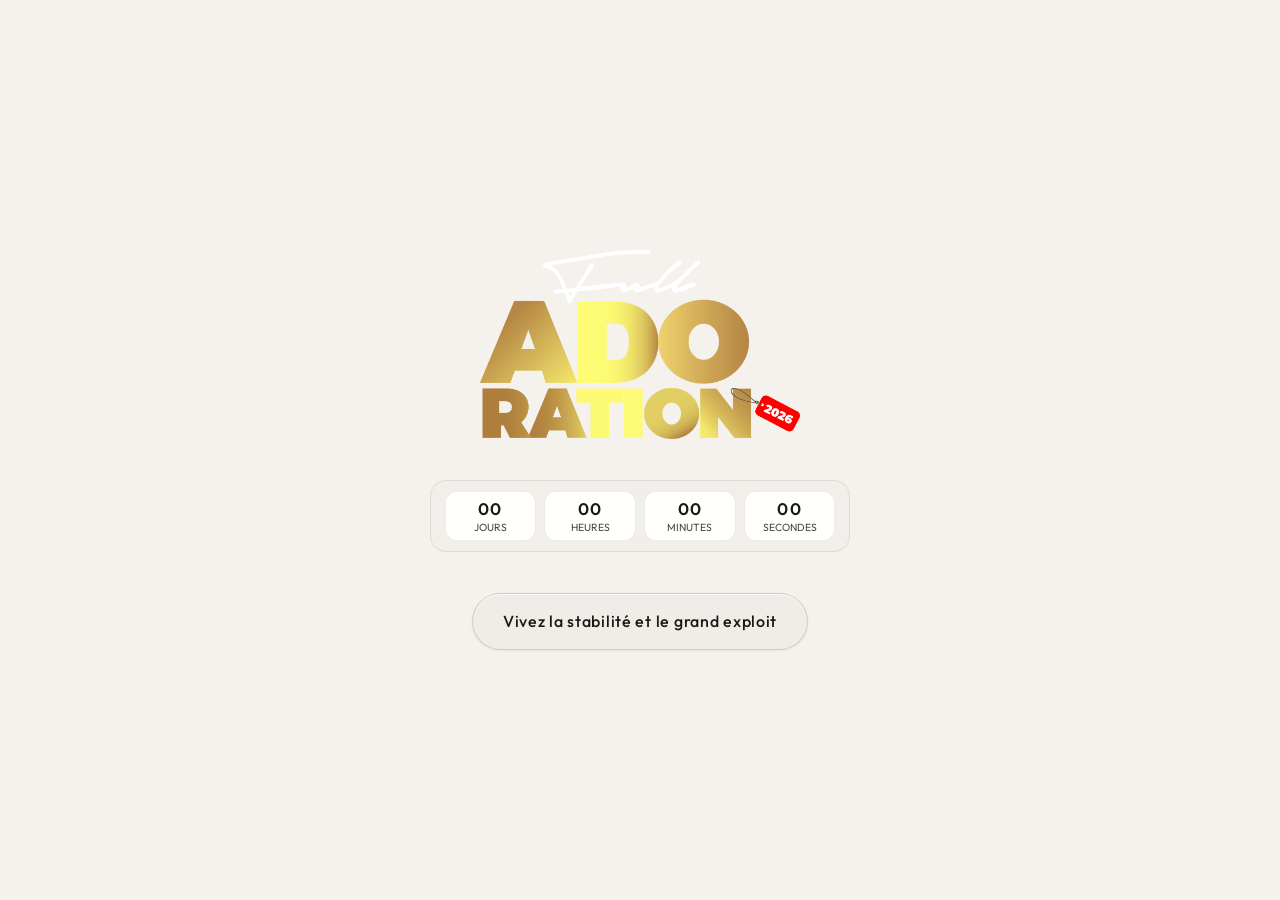
==== commit edd866c0: "UI: fond global, messagerie/accueil/footer, thème et modales Made-with: Cursor" ====
--- a/index.html
+++ b/index.html
@@ -12,11 +12,6 @@
   <link rel="stylesheet" href="css/styles.css">
 </head>
 <body>
-  <button type="button" class="theme-toggle" aria-label="Basculer en mode clair" title="Mode clair / sombre">
-    <span class="theme-icon sun" aria-hidden="true">☀</span>
-    <span class="theme-icon moon" aria-hidden="true">☽</span>
-  </button>
-
   <main id="main" class="landing" role="main">
     <div class="landing-content">
       <div class="landing-logo" aria-hidden="true">
@@ -46,29 +41,6 @@
     </div>
   </main>
 
-  <nav class="mobile-bottom-nav" aria-label="Navigation mobile">
-    <a class="mobile-bottom-link mobile-bottom-link--active" href="accueil.html" aria-current="page">
-      <span class="mobile-bottom-icon" aria-hidden="true"><i class="fa-solid fa-house"></i></span>
-      <span class="mobile-bottom-text">Accueil</span>
-    </a>
-    <a class="mobile-bottom-link" href="vision.html">
-      <span class="mobile-bottom-icon" aria-hidden="true"><i class="fa-regular fa-eye"></i></span>
-      <span class="mobile-bottom-text">Vision</span>
-    </a>
-    <a class="mobile-bottom-link" href="accueil.html#programme">
-      <span class="mobile-bottom-icon" aria-hidden="true"><i class="fa-solid fa-calendar-days"></i></span>
-      <span class="mobile-bottom-text">Programme</span>
-    </a>
-    <a class="mobile-bottom-link" href="messagerie.html">
-      <span class="mobile-bottom-icon" aria-hidden="true"><i class="fa-regular fa-message"></i></span>
-      <span class="mobile-bottom-text">Messagerie</span>
-    </a>
-    <a class="mobile-bottom-link" href="accueil.html#menu-avance" aria-label="Menu avancé">
-      <span class="mobile-bottom-icon" aria-hidden="true"><i class="fa-solid fa-ellipsis-vertical"></i></span>
-      <span class="mobile-bottom-text">Plus</span>
-    </a>
-  </nav>
-
   <script src="js/app.js"></script>
 </body>
 </html>
--- a/css/styles.css
+++ b/css/styles.css
@@ -9,12 +9,22 @@
   --color-accent: #e07a5f;
   --ease-out-expo: cubic-bezier(0.16, 1, 0.3, 1);
   --ease-in-out-smooth: cubic-bezier(0.65, 0, 0.35, 1);
+  /* Fond global (même logique partout : messagerie, accueil, programme, etc.) */
+  --app-bg-image: url("../assets/bk.jpg");
+  --app-bg-overlay: linear-gradient(
+    rgba(0, 0, 0, 0.88),
+    rgba(0, 0, 0, 0.88)
+  );
 }
 
 [data-theme="light"] {
   --color-bg: #f5f2ed;
   --color-bg-soft: #ebe6df;
   --color-text: #1a1916;
+  --app-bg-overlay: linear-gradient(
+    rgba(245, 242, 237, 0.9),
+    rgba(245, 242, 237, 0.9)
+  );
 }
 
 /* Réduction des mouvements */
@@ -22,33 +32,62 @@
   .landing-logo-img {
     animation: logo-enter 0.5s var(--ease-out-expo) forwards !important;
   }
+
+  .mobile-bottom-nav a.mobile-bottom-link--programme .mobile-bottom-icon::after,
+  .nav-badge,
+  .landing-countdown-value--seconds {
+    animation: none !important;
+  }
+
+  .app-pop__panel {
+    animation: none;
+  }
 }
 
 *, *::before, *::after {
   box-sizing: border-box;
 }
 
+/* Fond global sur <html> : photo + voile (variables --app-bg-*), identique sur toute l’app */
 html {
+  min-height: 100%;
+  min-height: 100dvh;
   height: 100%;
+  /* Fallback sous la photo (thème via --color-bg sur :root / [data-theme]) */
+  background-color: var(--color-bg);
+  background-image: var(--app-bg-overlay), var(--app-bg-image);
+  background-position: center, center;
+  background-size: cover, cover;
+  background-repeat: no-repeat, no-repeat;
+  background-attachment: fixed, fixed;
 }
 
 body {
   margin: 0;
   min-height: 100%;
+  min-height: 100dvh;
   font-family: "Outfit", system-ui, sans-serif;
-  background:
-    linear-gradient(rgba(0, 0, 0, 0.88), rgba(0, 0, 0, 0.88)),
-    url("../assets/bk.jpg") center/cover fixed no-repeat;
+  background: transparent;
   color: var(--color-text);
   -webkit-font-smoothing: antialiased;
   padding: env(safe-area-inset-top) env(safe-area-inset-right) env(safe-area-inset-bottom) env(safe-area-inset-left);
   overflow-x: hidden;
 }
 
-[data-theme="light"] body {
-  background:
-    linear-gradient(rgba(245, 242, 237, 0.9), rgba(245, 242, 237, 0.9)),
-    url("../assets/bk.jpg") center/cover fixed no-repeat;
+/* Fond uniquement sur <html> : les pages laissent voir le même arrière-plan partout */
+main {
+  background: transparent;
+}
+
+/* Mobile : background-attachment:fixed repaint souvent → scroll pour fluidité */
+@media (max-width: 759px) {
+  html {
+    background-attachment: scroll, scroll;
+  }
+
+  .poster-slider-btn {
+    background-attachment: scroll, scroll;
+  }
 }
 
 .sr-only {
@@ -63,6 +102,155 @@
   border: 0;
 }
 
+/* ========== Pop-up global (app.js showAppModal) — même style partout ========== */
+body.app-pop-open {
+  overflow: hidden;
+}
+
+.app-pop[hidden] {
+  display: none !important;
+}
+
+.app-pop:not([hidden]) {
+  display: flex;
+  position: fixed;
+  inset: 0;
+  z-index: 10050;
+  align-items: center;
+  justify-content: center;
+  padding: max(1rem, env(safe-area-inset-top)) max(1rem, env(safe-area-inset-right))
+    max(1rem, env(safe-area-inset-bottom)) max(1rem, env(safe-area-inset-left));
+  box-sizing: border-box;
+  pointer-events: auto;
+}
+
+.app-pop__backdrop {
+  position: absolute;
+  inset: 0;
+  background: rgba(0, 0, 0, 0.62);
+  backdrop-filter: blur(4px);
+  -webkit-backdrop-filter: blur(4px);
+}
+
+[data-theme="light"] .app-pop__backdrop {
+  background: rgba(15, 15, 15, 0.45);
+}
+
+.app-pop__panel {
+  position: relative;
+  width: 100%;
+  max-width: min(17.5rem, calc(100vw - 2.5rem));
+  padding: 1.1rem 1rem 1rem;
+  border-radius: 1rem;
+  background: linear-gradient(165deg, rgba(32, 32, 32, 0.99), rgba(18, 18, 18, 0.99));
+  border: 1px solid rgba(255, 255, 255, 0.14);
+  box-shadow:
+    0 0 0 1px rgba(255, 255, 255, 0.04),
+    0 16px 40px rgba(0, 0, 0, 0.55);
+  color: var(--color-text);
+  text-align: center;
+  font-family: "Calibri Light", Calibri, "Outfit", system-ui, sans-serif;
+  animation: app-pop-in 0.28s cubic-bezier(0.16, 1, 0.3, 1) both;
+}
+
+[data-theme="light"] .app-pop__panel {
+  background: linear-gradient(165deg, #fdfcfa, #f5f1eb);
+  border-color: rgba(0, 0, 0, 0.1);
+  box-shadow:
+    0 0 0 1px rgba(0, 0, 0, 0.04),
+    0 16px 36px rgba(0, 0, 0, 0.14);
+}
+
+.app-pop__icon {
+  font-size: 1.65rem;
+  line-height: 1;
+  margin-bottom: 0.45rem;
+}
+
+.app-pop__icon--info,
+.app-pop__icon--error {
+  color: #e07a5f;
+}
+
+.app-pop__icon--success {
+  color: #5ecf8f;
+}
+
+[data-theme="light"] .app-pop__icon--success {
+  color: #15803d;
+}
+
+.app-pop__title {
+  margin: 0 0 0.5rem;
+  font-size: clamp(0.95rem, 3.4vw, 1.1rem);
+  font-weight: 600;
+  letter-spacing: 0.02em;
+  line-height: 1.2;
+}
+
+.app-pop__text {
+  margin: 0 0 0.95rem;
+  font-size: clamp(0.82rem, 3vw, 0.92rem);
+  line-height: 1.4;
+  opacity: 0.92;
+}
+
+.app-pop__text p {
+  margin: 0;
+}
+
+.app-pop__text p + p {
+  margin-top: 0.65rem;
+}
+
+.app-pop__text strong {
+  font-weight: 600;
+  color: #f3d8b4;
+}
+
+[data-theme="light"] .app-pop__text strong {
+  color: #8b4518;
+}
+
+.app-pop__btn {
+  width: 100%;
+  padding: 0.65rem 1rem;
+  font-family: inherit;
+  font-size: 0.9rem;
+  font-weight: 600;
+  color: #fff;
+  background: var(--color-accent);
+  border: none;
+  border-radius: 999px;
+  cursor: pointer;
+  box-shadow: 0 4px 20px rgba(224, 122, 95, 0.45);
+  transition: background 0.2s, transform 0.15s;
+}
+
+.app-pop__btn:hover {
+  background: #c96a4e;
+}
+
+.app-pop__btn:active {
+  transform: scale(0.98);
+}
+
+.app-pop__btn:focus-visible {
+  outline: 3px solid rgba(224, 122, 95, 0.55);
+  outline-offset: 2px;
+}
+
+@keyframes app-pop-in {
+  from {
+    opacity: 0;
+    transform: scale(0.94) translateY(12px);
+  }
+  to {
+    opacity: 1;
+    transform: scale(1) translateY(0);
+  }
+}
+
 /* ========== HERO MEDIA (sous navbar) ========== */
 .hero-media-left {
   width: 100%;
@@ -199,9 +387,9 @@
 
 /* Notification cachée jusqu'à la fin de l'animation héro */
 #nav-programme-notif.nav-programme-notif--delayed {
-  opacity: 0;
-  transform: translateY(-10px);
-  pointer-events: none;
+  opacity: 1;
+  transform: none;
+  pointer-events: auto;
 }
 
 #nav-programme-notif {
@@ -536,11 +724,26 @@
     display: none !important;
   }
 
-  .home,
-  .landing,
-  .experience,
-  .messagerie {
-    padding-bottom: 84px;
+  .messagerie,
+  .programme {
+    /* Espace pour le menu fixe + encoche iPhone (index / experience : pas de menu bas) */
+    padding-bottom: calc(96px + env(safe-area-inset-bottom, 0px));
+  }
+
+  /* Accueil : le footer est après </main> — pas de padding bas sur <main> (évite le vide entre « À propos » et le footer) */
+  .home {
+    padding-bottom: 0 !important;
+  }
+
+  /* Réduit l'espace sous le bouton "Réservez une place" */
+  .poster {
+    padding-bottom: 0 !important;
+  }
+
+  /* Supprime l'espace au-dessus de "À propos" sur accueil.html */
+  main.home:not(.vision-page) .vision-section {
+    padding-top: 0 !important;
+    padding-bottom: 0 !important;
   }
 
   /* La page Vision a déjà ses propres cartes full-screen,
@@ -560,25 +763,36 @@
     gap: 0.2rem;
     padding: 0.4rem 0.3rem 0.45rem;
     border-radius: 20px;
-    background: transparent;
+    /* Fond opaque : évite backdrop-filter (très coûteux au scroll sur mobile) */
+    background: rgba(14, 14, 14, 0.94);
     border: 1px solid rgba(255, 255, 255, 0.1);
     box-shadow:
       0 18px 40px rgba(0, 0, 0, 0.5),
       inset 0 1px 0 rgba(255, 255, 255, 0.06);
-    backdrop-filter: blur(12px);
-    -webkit-backdrop-filter: blur(12px);
+    backdrop-filter: none;
+    -webkit-backdrop-filter: none;
     z-index: 145;
   }
 
   /* Sur la page Vision, on rapproche légèrement le menu du bas */
   main.vision-page ~ nav.mobile-bottom-nav {
-    bottom: calc(0.12rem + env(safe-area-inset-bottom));
+    bottom: calc(0.45rem + env(safe-area-inset-bottom));
   }
 
   [data-theme="light"] .mobile-bottom-nav {
-    background: transparent;
+    background: rgba(248, 245, 240, 0.96);
     border-color: rgba(0, 0, 0, 0.1);
     box-shadow: 0 14px 32px rgba(0, 0, 0, 0.14);
+  }
+
+  .navbar {
+    backdrop-filter: none;
+    -webkit-backdrop-filter: none;
+    background: rgba(0, 0, 0, 0.94);
+  }
+
+  [data-theme="light"] .navbar {
+    background: rgba(245, 242, 237, 0.97);
   }
 
   .mobile-bottom-link {
@@ -632,6 +846,23 @@
     border-color: rgba(231, 197, 155, 0.4);
   }
 
+  /* Mise en valeur du bouton Programme (icône calendrier) */
+  .mobile-bottom-nav a.mobile-bottom-link--programme .mobile-bottom-icon {
+    position: relative;
+  }
+
+  .mobile-bottom-nav a.mobile-bottom-link--programme .mobile-bottom-icon::after {
+    content: '';
+    position: absolute;
+    inset: -3px;
+    border-radius: 999px;
+    border: 1px solid rgba(224, 122, 95, 0.75);
+    /* Animation continue = repaints permanents ; désactivée sur mobile pour fluidité */
+    animation: none;
+    opacity: 0.9;
+    pointer-events: none;
+  }
+
   .mobile-bottom-text {
     display: none;
   }
@@ -644,9 +875,9 @@
     left: 0;
     right: 0;
     padding: 1rem 1.25rem 1.25rem;
-    background: rgba(0, 0, 0, 0.86);
-    backdrop-filter: blur(14px);
-    -webkit-backdrop-filter: blur(14px);
+    background: rgba(0, 0, 0, 0.94);
+    backdrop-filter: none;
+    -webkit-backdrop-filter: none;
     border-bottom: 1px solid rgba(255, 255, 255, 0.08);
     gap: 0.25rem;
   }
@@ -659,6 +890,160 @@
   .nav-menu.is-open .nav-link {
     width: 100%;
     padding: 0.7rem 0.5rem;
+  }
+}
+
+@keyframes programme-icon-pulse {
+  0% {
+    transform: scale(1);
+    opacity: 0.85;
+  }
+  60% {
+    transform: scale(1.18);
+    opacity: 0.25;
+  }
+  100% {
+    transform: scale(1);
+    opacity: 0.85;
+  }
+}
+
+/* ========== PROGRAMME CALENDRIER ========== */
+.programme-calendar {
+  margin: 0.85rem 0 0.95rem;
+  border-radius: 22px;
+  border: 1px solid rgba(255, 255, 255, 0.12);
+  background: rgba(0, 0, 0, 0.14);
+  backdrop-filter: blur(10px);
+  -webkit-backdrop-filter: blur(10px);
+  padding: 0.85rem 0.85rem 0.95rem;
+}
+
+[data-theme="light"] .programme-calendar {
+  background: rgba(0, 0, 0, 0.02);
+  border-color: rgba(0, 0, 0, 0.10);
+}
+
+.programme-calendar-top {
+  display: flex;
+  align-items: baseline;
+  justify-content: space-between;
+  gap: 0.8rem;
+  margin-bottom: 0.5rem;
+}
+
+.programme-calendar-month {
+  font-weight: 800;
+  letter-spacing: 0.02em;
+  text-transform: uppercase;
+  font-size: 0.98rem;
+}
+
+.programme-calendar-hint {
+  font-size: 0.78rem;
+  opacity: 0.75;
+}
+
+.programme-calendar-weekdays {
+  display: grid;
+  grid-template-columns: repeat(7, minmax(0, 1fr));
+  gap: 0.35rem;
+  margin-bottom: 0.45rem;
+  font-size: 0.75rem;
+  opacity: 0.75;
+}
+
+.programme-calendar-grid {
+  display: grid;
+  grid-template-columns: repeat(7, minmax(0, 1fr));
+  gap: 0.35rem;
+}
+
+.programme-day {
+  display: flex;
+  align-items: center;
+  justify-content: center;
+  height: 42px;
+  border-radius: 16px;
+  border: 1px solid rgba(255, 255, 255, 0.10);
+  background: rgba(255, 255, 255, 0.03);
+  color: rgba(255, 255, 255, 0.9);
+  font-weight: 750;
+  font-size: 0.9rem;
+  user-select: none;
+  transition:
+    transform 0.15s ease,
+    background 0.15s ease,
+    border-color 0.15s ease,
+    box-shadow 0.15s ease,
+    opacity 0.15s ease;
+}
+
+[data-theme="light"] .programme-day {
+  color: rgba(0, 0, 0, 0.80);
+  border-color: rgba(0, 0, 0, 0.08);
+  background: rgba(0, 0, 0, 0.02);
+}
+
+.programme-day--empty {
+  opacity: 0.22;
+  pointer-events: none;
+}
+
+.programme-day--relevant {
+  border-color: rgba(224, 122, 95, 0.55);
+  background: rgba(224, 122, 95, 0.18);
+  box-shadow: 0 10px 26px rgba(224, 122, 95, 0.10);
+}
+
+.programme-day--next {
+  border-color: rgba(224, 122, 95, 0.85);
+  background: rgba(224, 122, 95, 0.28);
+  animation: programme-day-next 1.35s ease-in-out infinite;
+}
+
+.programme-day--today {
+  border-color: rgba(255, 77, 79, 0.7);
+  background: rgba(255, 77, 79, 0.18);
+  animation: programme-day-today 1.2s ease-in-out infinite;
+}
+
+@keyframes programme-day-next {
+  0% {
+    transform: translateY(0) scale(1);
+    box-shadow: 0 10px 26px rgba(224, 122, 95, 0.12);
+  }
+  45% {
+    transform: translateY(-2px) scale(1.05);
+    box-shadow: 0 18px 40px rgba(224, 122, 95, 0.22);
+  }
+  100% {
+    transform: translateY(0) scale(1);
+    box-shadow: 0 10px 26px rgba(224, 122, 95, 0.12);
+  }
+}
+
+@keyframes programme-day-today {
+  0% {
+    transform: translateY(0) scale(1);
+  }
+  55% {
+    transform: translateY(-2px) scale(1.06);
+  }
+  100% {
+    transform: translateY(0) scale(1);
+  }
+}
+
+@media (max-width: 759px) {
+  .programme-calendar {
+    padding: 0.7rem 0.7rem 0.8rem;
+  }
+
+  .programme-day {
+    height: 36px;
+    border-radius: 14px;
+    font-size: 0.88rem;
   }
 }
 
@@ -711,6 +1096,11 @@
   border-radius: 8%;
   object-fit: contain;
   background: transparent;
+  transform: scale(1);
+  transition:
+    transform 420ms cubic-bezier(0.16, 1, 0.3, 1),
+    filter 420ms cubic-bezier(0.16, 1, 0.3, 1),
+    opacity 420ms cubic-bezier(0.16, 1, 0.3, 1);
 }
 
 .poster-slider {
@@ -737,6 +1127,55 @@
   justify-content: center;
   border-radius: 24px;
   overflow: hidden;
+  opacity: 0.86;
+  transform: scale(0.98);
+  position: relative;
+  will-change: transform, opacity;
+  transition:
+    transform 420ms cubic-bezier(0.16, 1, 0.3, 1),
+    opacity 420ms cubic-bezier(0.16, 1, 0.3, 1);
+}
+
+.poster-slide--active {
+  opacity: 1;
+  transform: scale(1.03);
+  box-shadow:
+    0 28px 70px rgba(0, 0, 0, 0.42),
+    0 0 0 1px rgba(224, 122, 95, 0.18);
+}
+
+.poster-slide--next {
+  opacity: 0.92;
+  transform: scale(0.995);
+}
+
+.poster-slide::after {
+  content: "";
+  position: absolute;
+  inset: -40%;
+  background: linear-gradient(115deg,
+      rgba(224, 122, 95, 0.0) 35%,
+      rgba(224, 122, 95, 0.22) 50%,
+      rgba(224, 122, 95, 0.0) 65%);
+  opacity: 0;
+  transform: translateX(-25%) rotate(10deg);
+  transition: opacity 420ms cubic-bezier(0.16, 1, 0.3, 1);
+  pointer-events: none;
+}
+
+.poster-slide--active::after {
+  opacity: 1;
+}
+
+.poster-slide--active .poster-img {
+  transform: scale(1.045);
+  filter: saturate(1.06) contrast(1.02);
+  opacity: 1;
+}
+
+.poster-slide--next .poster-img {
+  opacity: 0.96;
+  filter: saturate(1.01) contrast(1.0);
 }
 
 .poster-slider-btn {
@@ -747,9 +1186,12 @@
   height: 36px;
   border: 1px solid rgba(255, 255, 255, 0.24);
   border-radius: 999px;
-  background:
-    linear-gradient(rgba(0, 0, 0, 0.88), rgba(0, 0, 0, 0.88)),
-    url("../assets/bk.jpg") center/cover fixed no-repeat;
+  /* Même fond global que le reste de l’app (--app-bg-*) */
+  background-image: var(--app-bg-overlay), var(--app-bg-image);
+  background-position: center, center;
+  background-size: cover, cover;
+  background-repeat: no-repeat, no-repeat;
+  background-attachment: fixed, fixed;
   color: #fff;
   font-size: 1.35rem;
   line-height: 1;
@@ -775,9 +1217,6 @@
 }
 
 [data-theme="light"] .poster-slider-btn {
-  background:
-    linear-gradient(rgba(245, 242, 237, 0.9), rgba(245, 242, 237, 0.9)),
-    url("../assets/bk.jpg") center/cover fixed no-repeat;
   color: #1a1916;
   border-color: rgba(0, 0, 0, 0.16);
 }
@@ -891,6 +1330,48 @@
   .hero-video {
     border-radius: 0;
     border: 0.5px solid rgba(255, 255, 255, 0.05);
+    /* Pas d’interaction : évite l’apparition des contrôles natifs au tap */
+    pointer-events: none;
+  }
+
+  /* Masquer barre de progression / play / suivant-précédent (Chrome, Safari, Edge) */
+  .hero-video::-webkit-media-controls {
+    display: none !important;
+  }
+
+  .hero-video::-webkit-media-controls-enclosure {
+    display: none !important;
+  }
+
+  .hero-video::-webkit-media-controls-panel {
+    display: none !important;
+  }
+
+  .hero-video::-webkit-media-controls-overlay-play-button {
+    display: none !important;
+  }
+
+  .hero-video::-webkit-media-controls-play-button {
+    display: none !important;
+  }
+
+  .hero-video::-webkit-media-controls-start-playback-button {
+    display: none !important;
+  }
+
+  .hero-video::-webkit-media-controls-timeline {
+    display: none !important;
+  }
+
+  .hero-video::-webkit-media-controls-current-time-display,
+  .hero-video::-webkit-media-controls-time-remaining-display {
+    display: none !important;
+  }
+
+  .hero-video::-webkit-media-controls-mute-button,
+  .hero-video::-webkit-media-controls-volume-slider,
+  .hero-video::-webkit-media-controls-fullscreen-button {
+    display: none !important;
   }
 
   /* Espacements latéraux identiques */
@@ -1064,57 +1545,6 @@
   outline: 2px solid var(--color-accent);
   outline-offset: 4px;
   border-radius: 6px;
-}
-
-/* Toggle thème */
-.theme-toggle {
-  width: 44px;
-  height: 44px;
-  padding: 0;
-  border: none;
-  border-radius: 12px;
-  background: var(--color-bg-soft);
-  color: var(--color-text);
-  cursor: pointer;
-  display: flex;
-  align-items: center;
-  justify-content: center;
-  box-shadow: 0 2px 12px rgba(0, 0, 0, 0.3);
-  transition: transform 0.2s, box-shadow 0.2s, background 0.3s;
-}
-
-.theme-toggle:hover {
-  transform: scale(1.05);
-  box-shadow: 0 4px 20px rgba(0, 0, 0, 0.35);
-}
-
-.theme-toggle:focus-visible {
-  outline: 2px solid currentColor;
-  outline-offset: 3px;
-}
-
-.navbar .theme-toggle {
-  position: static;
-  box-shadow: none;
-}
-
-.theme-icon {
-  position: absolute;
-  font-size: 1.35rem;
-  opacity: 0;
-  transition: opacity 0.3s;
-}
-
-.theme-icon.moon {
-  opacity: 1;
-}
-
-[data-theme="light"] .theme-icon.moon {
-  opacity: 0;
-}
-
-[data-theme="light"] .theme-icon.sun {
-  opacity: 1;
 }
 
 /* ========== LANDING — Centrage et mise en page ========== */
@@ -1576,17 +2006,18 @@
   opacity: 0.9;
 }
 
-/* ========== MODAL PRÉSENCE ========== */
+/* ========== MODAL PRÉSENCE (Réservez une place) — aligné sur experience.css / formulaire inscription ========== */
+/* Au-dessus du menu bas mobile (z-index 145) pour que les boutons restent cliquables */
 .presence-modal {
   position: fixed;
   top: 50%;
   left: 50%;
-  width: min(440px, 94vw);
-  max-height: 78vh;
-  z-index: 140;
-  transform: translate(-50%, -50%) scale(0.9);
+  width: min(380px, 92vw);
+  max-height: min(90vh, calc(100dvh - 2rem));
+  z-index: 160;
+  transform: translate(-50%, -50%) scale(0.96);
   opacity: 0;
-  transition: opacity 0.2s ease-out, transform 0.2s ease-out;
+  transition: opacity 0.25s ease-out, transform 0.25s cubic-bezier(0.16, 1, 0.3, 1);
 }
 
 .presence-modal[hidden] {
@@ -1599,30 +2030,25 @@
 }
 
 .presence-modal-inner {
-  background:
-    radial-gradient(circle at top left, rgba(224, 122, 95, 0.26), transparent 55%),
-    radial-gradient(circle at bottom right, rgba(120, 92, 255, 0.22), transparent 55%),
-    rgba(10, 10, 10, 0.96);
+  font-family: "Outfit", system-ui, sans-serif;
   color: var(--color-text);
-  border-radius: 20px;
-  border: 1px solid rgba(255, 255, 255, 0.18);
-  box-shadow:
-    0 26px 70px rgba(0, 0, 0, 0.95),
-    0 0 0 1px rgba(255, 255, 255, 0.05);
-  padding: 1.05rem 1.15rem 1.05rem;
+  background: rgba(14, 14, 14, 0.94);
+  border-radius: 12px;
+  border: 1px solid rgba(255, 255, 255, 0.2);
+  box-shadow: 0 2px 12px rgba(0, 0, 0, 0.35);
+  padding: 1.25rem 1.15rem 1.15rem;
   display: flex;
   flex-direction: column;
-  gap: 0.85rem;
+  gap: 1.25rem;
+  overflow-y: auto;
+  -webkit-overflow-scrolling: touch;
 }
 
 [data-theme="light"] .presence-modal-inner {
-  background:
-    radial-gradient(circle at top left, rgba(196, 92, 62, 0.18), transparent 55%),
-    radial-gradient(circle at bottom right, rgba(120, 92, 255, 0.16), transparent 55%),
-    rgba(245, 242, 237, 0.99);
+  background: rgba(255, 255, 255, 0.97);
   color: #1a1916;
-  border-color: rgba(0, 0, 0, 0.12);
-  box-shadow: 0 22px 42px rgba(0, 0, 0, 0.18);
+  border-color: rgba(0, 0, 0, 0.15);
+  box-shadow: 0 4px 24px rgba(0, 0, 0, 0.12);
 }
 
 .presence-header {
@@ -1634,179 +2060,265 @@
 
 .presence-title {
   margin: 0;
-  font-size: 1.02rem;
+  font-size: 1rem;
   font-weight: 600;
+  letter-spacing: 0.02em;
 }
 
 .presence-close {
   border: none;
   background: transparent;
   color: inherit;
-  font-size: 1.1rem;
+  font-size: 1.35rem;
+  line-height: 1;
   cursor: pointer;
+  opacity: 0.85;
+  padding: 0.15rem 0.35rem;
+  border-radius: 8px;
+  transition: opacity 0.2s, background 0.2s;
+}
+
+.presence-close:hover {
+  opacity: 1;
+  background: rgba(255, 255, 255, 0.08);
+}
+
+[data-theme="light"] .presence-close:hover {
+  background: rgba(0, 0, 0, 0.06);
 }
 
 .presence-form {
   display: flex;
   flex-direction: column;
-  gap: 0.75rem;
-  margin-top: 0.25rem;
+  gap: 1.25rem;
+  text-align: left;
 }
 
 .presence-field {
   display: flex;
   flex-direction: column;
-  gap: 0.3rem;
+  gap: 0.4rem;
 }
 
 .presence-fieldset {
   margin: 0;
-  padding: 0.55rem 0.7rem 0.6rem;
+  padding: 0.75rem 0.85rem;
   border-radius: 12px;
-  border: 1px solid rgba(255, 255, 255, 0.18);
+  border: 1px solid rgba(255, 255, 255, 0.2);
+  background: rgba(255, 255, 255, 0.03);
 }
 
 [data-theme="light"] .presence-fieldset {
-  border-color: rgba(0, 0, 0, 0.16);
+  border-color: rgba(0, 0, 0, 0.15);
+  background: rgba(0, 0, 0, 0.02);
 }
 
 .presence-fieldset legend {
-  padding: 0 0.3rem;
-  font-size: 0.82rem;
-  opacity: 0.9;
+  padding: 0 0.35rem;
+  font-size: 0.875rem;
+  font-weight: 500;
+  letter-spacing: 0.02em;
 }
 
 .presence-options {
   display: flex;
   flex-wrap: wrap;
-  gap: 0.6rem;
+  gap: 0.75rem;
   margin-top: 0.35rem;
 }
 
 .presence-option {
   display: inline-flex;
   align-items: center;
-  gap: 0.25rem;
-  font-size: 0.82rem;
+  gap: 0.35rem;
+  font-size: 0.875rem;
 }
 
 .presence-option input[type="radio"] {
-  width: 14px;
-  height: 14px;
+  width: 16px;
+  height: 16px;
+  accent-color: var(--color-accent);
 }
 
 .presence-field label {
-  font-size: 0.82rem;
-  opacity: 0.9;
+  font-size: 0.875rem;
+  font-weight: 500;
+  color: var(--color-text);
+  letter-spacing: 0.02em;
 }
 
 .presence-field select,
 .presence-field textarea {
-  font-family: inherit;
-  font-size: 0.85rem;
-  color: inherit;
-  background: rgba(0, 0, 0, 0.45);
-  border-radius: 10px;
+  width: 100%;
+  box-sizing: border-box;
+  font-family: "Outfit", system-ui, sans-serif;
+  font-size: 1rem;
+  color: var(--color-text);
+  background: rgba(255, 255, 255, 0.05);
   border: 1px solid rgba(255, 255, 255, 0.2);
-  padding: 0.45rem 0.6rem;
+  border-radius: 12px;
+  padding: 0.85rem 1rem;
   resize: vertical;
-  transition: border-color 0.18s ease, background 0.18s ease, box-shadow 0.18s ease;
-}
-
-[data-theme="light"] .presence-field select,
+  transition: border-color 0.25s, background 0.25s, box-shadow 0.25s;
+}
+
+.presence-field select {
+  cursor: pointer;
+  appearance: none;
+  -webkit-appearance: none;
+  background-color: rgba(255, 255, 255, 0.05);
+  background-image: linear-gradient(45deg, transparent 50%, rgba(255, 255, 255, 0.55) 50%),
+    linear-gradient(135deg, rgba(255, 255, 255, 0.55) 50%, transparent 50%);
+  background-position: calc(100% - 1rem) 50%, calc(100% - 0.65rem) 50%;
+  background-size: 5px 5px, 5px 5px;
+  background-repeat: no-repeat;
+  padding-right: 2.25rem;
+}
+
+[data-theme="light"] .presence-field select {
+  background-color: rgba(0, 0, 0, 0.03);
+  border-color: rgba(0, 0, 0, 0.15);
+  background-image: linear-gradient(45deg, transparent 50%, rgba(0, 0, 0, 0.5) 50%),
+    linear-gradient(135deg, rgba(0, 0, 0, 0.5) 50%, transparent 50%);
+}
+
 [data-theme="light"] .presence-field textarea {
-  background: rgba(255, 255, 255, 0.98);
-  border-color: rgba(0, 0, 0, 0.18);
-}
-
-.presence-field select:focus-visible,
-.presence-field textarea:focus-visible {
-  outline: 0;
+  background: rgba(0, 0, 0, 0.03);
+  border-color: rgba(0, 0, 0, 0.15);
+}
+
+.presence-field textarea::placeholder {
+  color: rgba(255, 255, 255, 0.4);
+}
+
+[data-theme="light"] .presence-field textarea::placeholder {
+  color: rgba(0, 0, 0, 0.4);
+}
+
+.presence-field select:focus,
+.presence-field textarea:focus {
+  outline: none;
   border-color: var(--color-accent);
-  box-shadow:
-    0 0 0 1px rgba(224, 122, 95, 0.7),
-    0 0 0 6px rgba(224, 122, 95, 0.18);
+  box-shadow: 0 0 0 3px rgba(224, 122, 95, 0.15);
+}
+
+[data-theme="light"] .presence-field select:focus,
+[data-theme="light"] .presence-field textarea:focus {
+  box-shadow: 0 0 0 3px rgba(196, 92, 62, 0.12);
 }
 
 .presence-actions {
   display: flex;
-  justify-content: flex-end;
-  gap: 0.5rem;
-  margin-top: 0.25rem;
+  flex-direction: column-reverse;
+  gap: 0.65rem;
+  margin-top: 0.35rem;
+}
+
+@media (min-width: 400px) {
+  .presence-actions {
+    flex-direction: row;
+    justify-content: flex-end;
+    align-items: center;
+  }
+
+  .presence-submit {
+    flex: 1;
+    min-width: 0;
+  }
+
+  .presence-secondary {
+    flex: 0 0 auto;
+  }
 }
 
 .presence-secondary,
 .presence-submit {
-  font-family: inherit;
-  font-size: 0.8rem;
-  border-radius: 999px;
-  padding: 0.45rem 0.95rem;
-  border: 1px solid transparent;
+  font-family: "Outfit", system-ui, sans-serif;
+  font-size: 1rem;
+  font-weight: 600;
+  border-radius: 9999px;
+  padding: 0.95rem 1.5rem;
   cursor: pointer;
   display: inline-flex;
   align-items: center;
-  gap: 0.35rem;
-  transition: background 0.18s ease, border-color 0.18s ease, opacity 0.18s ease, transform 0.12s ease;
+  justify-content: center;
+  transition: background 0.25s, transform 0.2s, box-shadow 0.25s, border-color 0.25s, opacity 0.2s;
 }
 
 .presence-secondary {
   background: transparent;
-  color: inherit;
-  border-color: rgba(255, 255, 255, 0.25);
+  color: var(--color-text);
+  border: 1px solid rgba(255, 255, 255, 0.2);
+}
+
+.presence-secondary:hover {
+  border-color: var(--color-accent);
+  background: rgba(224, 122, 95, 0.1);
+  opacity: 1;
 }
 
 [data-theme="light"] .presence-secondary {
   border-color: rgba(0, 0, 0, 0.2);
+}
+
+[data-theme="light"] .presence-secondary:hover {
+  border-color: var(--color-accent);
+  background: rgba(196, 92, 62, 0.08);
 }
 
 .presence-submit {
   background: var(--color-accent);
   color: #fff;
-  border-color: transparent;
-}
-
-.presence-secondary:hover {
-  opacity: 0.9;
-  transform: translateY(-1px);
+  border: none;
+  box-shadow: 0 2px 12px rgba(224, 122, 95, 0.3);
 }
 
 .presence-submit:hover {
-  opacity: 0.9;
-  transform: translateY(-1px);
+  background: #c96a4e;
+  transform: scale(1.02);
+  box-shadow: 0 4px 20px rgba(224, 122, 95, 0.35);
+}
+
+.presence-submit:active {
+  transform: scale(0.98);
+}
+
+.presence-secondary:active {
+  transform: scale(0.98);
+}
+
+.presence-submit:focus-visible {
+  outline: 2px solid var(--color-accent);
+  outline-offset: 3px;
 }
 
 .presence-note {
-  margin: 0.3rem 0 0;
-  font-size: 0.76rem;
-  opacity: 0.85;
+  margin: 0;
+  font-size: 0.8rem;
+  opacity: 0.75;
+  line-height: 1.4;
 }
 
 @media (max-width: 600px) {
   .presence-modal {
-    width: min(100%, 94vw);
-    max-height: 82vh;
+    width: min(100%, 92vw);
+    max-height: 85vh;
   }
 
   .presence-modal-inner {
-    border-radius: 18px;
-    padding: 0.95rem 1rem 1rem;
-  }
-
-  .presence-title {
-    font-size: 0.98rem;
+    padding: 1.1rem 1rem 1rem;
   }
 }
 
 /* ========== FOOTER ========== */
 .site-footer {
-  border-top: 1px solid rgba(255, 255, 255, 0.08);
-  padding: 1.5rem 1.5rem 2rem;
+  border-top: none;
+  padding: 1rem 1rem 2rem;
   background: transparent;
 }
 
 [data-theme="light"] .site-footer {
   background: transparent;
-  border-top-color: rgba(0, 0, 0, 0.08);
 }
 
 .site-footer-inner {
@@ -1815,6 +2327,21 @@
   display: flex;
   flex-direction: column;
   gap: 1.5rem;
+  padding: 1.15rem 1.1rem;
+  border-radius: 18px;
+  border: 1px solid rgba(255, 255, 255, 0.12);
+  background: linear-gradient(180deg, rgba(0, 0, 0, 0.55), rgba(0, 0, 0, 0.78));
+  backdrop-filter: blur(14px);
+  -webkit-backdrop-filter: blur(14px);
+  box-shadow:
+    0 22px 60px rgba(0, 0, 0, 0.35),
+    inset 0 1px 0 rgba(255, 255, 255, 0.06);
+}
+
+[data-theme="light"] .site-footer-inner {
+  background: rgba(245, 242, 237, 0.98);
+  border-color: rgba(0, 0, 0, 0.12);
+  box-shadow: 0 14px 44px rgba(0, 0, 0, 0.08);
 }
 
 .site-footer-brand {
@@ -1824,10 +2351,22 @@
 }
 
 .site-footer-logo {
-  width: 96px;
+  width: 48px;
   height: auto;
   object-fit: contain;
   opacity: 0.95;
+}
+
+@media (max-width: 720px) {
+  .site-footer-logo {
+    width: 38px;
+  }
+}
+
+@media (max-width: 480px) {
+  .site-footer-logo {
+    width: 32px;
+  }
 }
 
 .site-footer-text {
@@ -1839,7 +2378,7 @@
 
 .site-footer-columns {
   display: grid;
-  grid-template-columns: repeat(3, minmax(0, 1fr));
+  grid-template-columns: repeat(auto-fit, minmax(220px, 1fr));
   gap: 1.5rem;
 }
 
@@ -1906,10 +2445,123 @@
   opacity: 0.7;
 }
 
+/* Après la règle `padding` du footer : espace réel pour le menu fixe (sinon le copyright est masqué) */
+@media (max-width: 759px) {
+  .site-footer {
+    padding-top: 0.65rem;
+    padding-bottom: calc(120px + env(safe-area-inset-bottom, 0px));
+  }
+}
+
 /* ========== VISION ========== */
 .vision-section {
   padding: 0.35rem 1rem 1.4rem;
   font-family: "Calibri Light", Calibri, "Outfit", system-ui, sans-serif;
+}
+
+/* ========== PROGRAMME ========== */
+.programme-section {
+  padding: 0.35rem 1rem 1.5rem;
+}
+
+.programme-inner {
+  max-width: 980px;
+  margin: 0 auto;
+  padding: 1.05rem 1.1rem;
+  border-radius: 22px;
+  border: 1px solid rgba(255, 255, 255, 0.12);
+  background: rgba(255, 255, 255, 0.04);
+  backdrop-filter: blur(10px);
+  -webkit-backdrop-filter: blur(10px);
+}
+
+[data-theme="light"] .programme-inner {
+  background: rgba(255, 255, 255, 0.8);
+  border-color: rgba(0, 0, 0, 0.10);
+}
+
+.programme-title {
+  margin: 0 0 0.4rem;
+  font-size: 1.15rem;
+  font-weight: 650;
+  letter-spacing: 0.02em;
+  text-transform: uppercase;
+}
+
+.programme-subtitle {
+  margin: 0 0 0.95rem;
+  opacity: 0.82;
+  line-height: 1.35;
+  font-size: 0.88rem;
+}
+
+.programme-times {
+  display: grid;
+  grid-template-columns: repeat(auto-fit, minmax(220px, 1fr));
+  gap: 0.55rem;
+}
+
+.programme-time {
+  padding: 0.75rem 0.75rem;
+  border-radius: 18px;
+  border: 1px solid rgba(255, 255, 255, 0.12);
+  background: rgba(0, 0, 0, 0.18);
+}
+
+[data-theme="light"] .programme-time {
+  background: rgba(0, 0, 0, 0.03);
+  border-color: rgba(0, 0, 0, 0.08);
+}
+
+.programme-time-num {
+  display: inline-block;
+  margin: 0 0 0.3rem;
+  font-weight: 800;
+  font-size: 1.05rem;
+  color: var(--color-accent);
+}
+
+.programme-time-text {
+  display: block;
+  font-size: 0.82rem;
+  opacity: 0.9;
+  line-height: 1.25;
+}
+
+.programme-actions {
+  margin-top: 1rem;
+}
+
+.programme-cta {
+  display: inline-flex;
+  align-items: center;
+  gap: 0.5rem;
+  padding: 0.7rem 1rem;
+  border-radius: 999px;
+  text-decoration: none;
+  color: #fff;
+  background: linear-gradient(135deg, rgba(224, 122, 95, 0.98), rgba(231, 197, 155, 0.9));
+  box-shadow: 0 18px 40px rgba(224, 122, 95, 0.20);
+  font-weight: 600;
+}
+
+.programme-cta:hover {
+  opacity: 0.92;
+}
+
+@media (max-width: 759px) {
+  .programme-inner {
+    padding: 1rem 0.95rem;
+  }
+
+  .programme-times {
+    grid-template-columns: 1fr;
+    gap: 0.45rem;
+  }
+
+  .programme-subtitle {
+    margin-bottom: 0.75rem;
+  }
 }
 
 .vision-inner {
@@ -1930,6 +2582,23 @@
   box-shadow: none;
 }
 
+/* Accueil — « À propos » : même panneau que la messagerie (fond global visible au travers) */
+main.home:not(.vision-page) .vision-inner {
+  border: 1px solid rgba(255, 255, 255, 0.12);
+  background: linear-gradient(180deg, rgba(0, 0, 0, 0.55), rgba(0, 0, 0, 0.78));
+  backdrop-filter: blur(14px);
+  -webkit-backdrop-filter: blur(14px);
+  box-shadow:
+    0 22px 60px rgba(0, 0, 0, 0.35),
+    inset 0 1px 0 rgba(255, 255, 255, 0.06);
+}
+
+[data-theme="light"] main.home:not(.vision-page) .vision-inner {
+  background: rgba(245, 242, 237, 0.98);
+  border-color: rgba(0, 0, 0, 0.12);
+  box-shadow: 0 14px 44px rgba(0, 0, 0, 0.08);
+}
+
 .vision-title {
   margin: 0 0 0.75rem;
   font-size: 1.15rem;
@@ -2005,9 +2674,26 @@
 
 .vision-card-head {
   display: flex;
+  flex-direction: column;
   align-items: center;
-  gap: 0.6rem;
+  gap: 0.35rem;
   margin-bottom: 0.55rem;
+}
+
+.vision-card-index-row {
+  display: flex;
+  align-items: center;
+  justify-content: center;
+  gap: 0.45rem;
+  width: 100%;
+}
+
+.vision-card-meta-row {
+  display: flex;
+  align-items: center;
+  justify-content: center;
+  gap: 0.5rem;
+  width: 100%;
 }
 
 .vision-card-content {
@@ -2020,12 +2706,14 @@
   background: rgba(0, 0, 0, 0.15);
   margin-top: auto;
   overflow: hidden;
+  position: relative;
 }
 
 .vision-card-img {
   width: 100%;
   height: 100%;
   object-fit: contain;
+  object-position: center bottom;
   display: block;
 }
 
@@ -2048,6 +2736,30 @@
   color: rgba(122, 75, 37, 0.95);
 }
 
+.vision-card-back {
+  width: 30px;
+  height: 30px;
+  display: inline-flex;
+  align-items: center;
+  justify-content: center;
+  border-radius: 999px;
+  border: 1px solid rgba(255, 255, 255, 0.26);
+  background: rgba(255, 255, 255, 0.09);
+  color: rgba(255, 255, 255, 0.96);
+  text-decoration: none;
+  flex: 0 0 auto;
+}
+
+.vision-card-back:hover {
+  background: rgba(255, 255, 255, 0.16);
+}
+
+[data-theme="light"] .vision-card-back {
+  border-color: rgba(0, 0, 0, 0.12);
+  background: rgba(255, 255, 255, 0.82);
+  color: rgba(76, 52, 28, 0.95);
+}
+
 .vision-card-icon {
   font-size: 1.05rem;
   color: var(--color-accent);
@@ -2061,12 +2773,14 @@
   font-weight: 700;
   letter-spacing: 0.01em;
   text-transform: uppercase;
+  text-align: center;
 }
 
 .vision-card-body {
   display: flex;
   flex-direction: column;
   gap: 0.55rem;
+  flex: 1 1 auto;
 }
 
 .vision-card-text {
@@ -2075,6 +2789,7 @@
   color: rgba(255, 255, 255, 0.92);
   font-size: 0.98rem;
   display: block;
+  text-align: justify;
 }
 
 [data-theme="light"] .vision-card-text {
@@ -2083,6 +2798,7 @@
 
 .vision-card-text-row {
   display: block;
+  flex: 1 1 auto;
 }
 
 .vision-card-text-row .vision-card-text {
@@ -2158,26 +2874,52 @@
   justify-content: center;
   width: auto;
   height: auto;
-  padding: 0.55rem 0.95rem;
+  padding: 0.6rem 1rem;
   border-radius: 999px;
   border: 1px solid rgba(255, 255, 255, 0.18);
-  background: rgba(255, 255, 255, 0.05);
+  background:
+    radial-gradient(circle at top left, rgba(224, 122, 95, 0.22), transparent 55%),
+    rgba(255, 255, 255, 0.06);
   color: var(--color-text);
   cursor: pointer;
   font-weight: 600;
-  font-size: 0.88rem;
+  font-size: 0.9rem;
   white-space: nowrap;
-  transition: transform 0.15s ease, border-color 0.15s ease, background 0.15s ease, opacity 0.15s ease;
+  transition:
+    transform 0.15s ease,
+    border-color 0.15s ease,
+    background 0.15s ease,
+    box-shadow 0.15s ease,
+    opacity 0.15s ease;
+  box-shadow:
+    0 14px 36px rgba(0, 0, 0, 0.25),
+    inset 0 1px 0 rgba(255, 255, 255, 0.08);
+  backdrop-filter: blur(12px);
+  -webkit-backdrop-filter: blur(12px);
 }
 
 .vision-more:hover {
   transform: translateY(-1px);
   border-color: rgba(224, 122, 95, 0.55);
-  background: rgba(224, 122, 95, 0.12);
+  background:
+    radial-gradient(circle at top left, rgba(224, 122, 95, 0.35), transparent 55%),
+    rgba(224, 122, 95, 0.12);
+  box-shadow:
+    0 18px 44px rgba(0, 0, 0, 0.32),
+    0 0 0 6px rgba(224, 122, 95, 0.13),
+    inset 0 1px 0 rgba(255, 255, 255, 0.08);
 }
 
 .vision-more:active {
   transform: translateY(0);
+}
+
+.vision-more:focus-visible {
+  outline: none;
+  box-shadow:
+    0 18px 44px rgba(0, 0, 0, 0.32),
+    0 0 0 4px rgba(224, 122, 95, 0.45),
+    inset 0 1px 0 rgba(255, 255, 255, 0.08);
 }
 
 [data-theme="light"] .vision-more {
@@ -2186,7 +2928,19 @@
 }
 
 @media (max-width: 759px) {
-  .vision-section {
+  /* Vision : moins de flou GPU (backdrop) sur mobile */
+  main.vision-page .vision-card {
+    backdrop-filter: none;
+    -webkit-backdrop-filter: none;
+    background: rgba(12, 12, 12, 0.93);
+    contain: layout style;
+  }
+
+  [data-theme="light"] main.vision-page .vision-card {
+    background: rgba(255, 255, 255, 0.95);
+  }
+
+  main.vision-page .vision-section {
     padding: 0;
     /* Passage card par card au scroll */
     height: 100vh;
@@ -2197,34 +2951,34 @@
     padding-bottom: 0;
   }
 
-  .vision-cards {
+  main.vision-page .vision-cards {
     display: flex;
     flex-direction: column;
     gap: 0;
     margin-top: 0;
   }
 
-  .vision-inner {
+  main.vision-page .vision-inner {
     padding: 0;
   }
 
-  .vision-title {
+  main.vision-page .vision-title {
     display: none;
   }
 
-  .vision-text {
+  main.vision-page .vision-text {
     display: none;
   }
 
-  .vision-back {
+  main.vision-page .vision-back {
     display: none;
   }
 
-  .vision-title {
+  main.vision-page .vision-title {
     font-size: 1.05rem;
   }
 
-  .vision-text {
+  main.vision-page .vision-text {
     font-size: 0.96rem;
   }
 
@@ -2241,6 +2995,9 @@
     height: auto;
     min-height: 160px;
     margin-top: 0;
+    margin-bottom: 0;
+    /* Colle l'image sous le menu fixe */
+    transform: translateY(90px);
   }
 
   .vision-card-title {
@@ -2268,9 +3025,28 @@
     margin-left: 0;
   }
 
+  /* Le bouton est à l'intérieur du span clamped, donc on force un flux texte */
+  .vision-card-text {
+    display: flex !important;
+    width: 100% !important;
+  }
+
+  .vision-card-more {
+    display: inline !important;
+    padding: 0 !important;
+    border: 0 !important;
+    background: transparent !important;
+    font-size: 0.85em;
+    line-height: inherit;
+    vertical-align: baseline;
+    flex: 0 0 auto;
+    margin-left: 0;
+  }
+
   .vision-card-text-row {
     gap: 0;
-    display: block;
+    display: flex;
+    align-items: baseline;
   }
 
   .vision-card-more {
@@ -2280,24 +3056,86 @@
     margin-top: 0;
   }
 
+  /* Met le bouton sur la dernière ligne visible (positionnement en fin de bloc) */
+  .vision-card-text {
+    display: block !important;
+    position: relative !important;
+    padding-right: 5.4rem !important;
+  }
+
+  .vision-card-more {
+    position: absolute !important;
+    right: 0.1rem !important;
+    bottom: 0.05em !important;
+    margin-left: 0 !important;
+    padding: 0 !important;
+    border: 0 !important;
+    background: transparent !important;
+    font-size: 0.85em !important;
+    vertical-align: baseline;
+  }
+
+  .vision-card--expanded .vision-card-more {
+    position: static !important;
+  }
+
   .vision-card {
     border-radius: 0;
     min-height: 100vh;
     scroll-snap-align: start;
   }
 
+  /* Voir plus : titre en haut, espace sous le titre, fond image + overlay inchangés */
   .vision-card--expanded .vision-card-content {
-    background: rgba(0, 0, 0, 0.38);
-    backdrop-filter: blur(10px);
-    -webkit-backdrop-filter: blur(10px);
+    background: transparent;
+    backdrop-filter: none;
+    -webkit-backdrop-filter: none;
+    align-items: center;
+    text-align: justify;
+    position: relative;
+    z-index: 1;
+    min-height: 100vh;
+    min-height: 100dvh;
+    display: flex;
+    flex-direction: column;
+    justify-content: flex-start;
+    gap: 1.35rem;
+    padding: max(0.75rem, env(safe-area-inset-top)) 0.9rem
+      calc(68px + env(safe-area-inset-bottom, 0px)) 0.9rem;
+    box-sizing: border-box;
+    overflow-y: auto;
+    -webkit-overflow-scrolling: touch;
+  }
+
+  .vision-card--expanded .vision-card-body {
+    padding-top: 0;
+    overflow: visible;
+    flex-shrink: 0;
+  }
+
+  .vision-card--expanded .vision-card-head {
+    margin-bottom: 0;
+    flex-shrink: 0;
+    justify-content: center;
+  }
+
+  .vision-card--expanded .vision-card-text {
+    text-align: justify !important;
+    margin: 0 auto !important;
+    width: auto !important;
+    max-width: 92%;
+    padding-left: 0 !important;
+    padding-right: 0 !important;
   }
 
   .vision-card--expanded .vision-card-img {
-    filter: blur(7px) brightness(0.75);
-    transform: scale(1.03);
+    /* blur() sur image plein écran = très coûteux sur mobile */
+    filter: brightness(0.58);
+    transform: scale(1.06);
     width: 100%;
     height: 100%;
-    object-fit: contain;
+    object-fit: cover;
+    opacity: 0.95;
   }
 
   /* L'image devient le background de toute la card */
@@ -2310,15 +3148,556 @@
     z-index: 0;
   }
 
-  .vision-card--expanded .vision-card-content {
-    position: relative;
-    z-index: 1;
-    overflow: auto;
-  }
-
-  .vision-card-body {
+  /* Overlay pour rendre le texte lisible (plus léger que blur sur l'image) */
+  .vision-card--expanded .vision-card-media::after {
+    content: "";
+    position: absolute;
+    inset: 0;
+    background: rgba(0, 0, 0, 0.42);
+    backdrop-filter: none;
+    -webkit-backdrop-filter: none;
+    z-index: 0;
+    pointer-events: none;
+  }
+
+  main.vision-page .vision-card:not(.vision-card--expanded) .vision-card-body {
     overflow-y: auto;
     -webkit-overflow-scrolling: touch;
     padding-right: 0.25rem;
   }
-}
+
+  .vision-card--expanded .vision-card-body {
+    padding-right: 0.25rem;
+  }
+}
+
+/* --- Page Paramètres (menu Plus / avancé) --- */
+.settings-page {
+  min-height: 100vh;
+  min-height: 100dvh;
+  padding-top: 1rem;
+  padding-left: 1rem;
+  padding-right: 1rem;
+  padding-bottom: 1.5rem;
+  box-sizing: border-box;
+}
+
+/* Évite que le menu fixe du bas recouvre le dernier bouton (padding écrasait la règle mobile) */
+@media (max-width: 759px) {
+  .settings-page {
+    padding-bottom: calc(96px + env(safe-area-inset-bottom, 0px));
+  }
+}
+
+.settings-shell {
+  max-width: 32rem;
+  margin: 0 auto;
+}
+
+.settings-header {
+  display: flex;
+  align-items: flex-start;
+  gap: 0.75rem;
+  margin-bottom: 1.25rem;
+  padding-top: env(safe-area-inset-top);
+}
+
+.settings-back {
+  flex: 0 0 auto;
+  width: 2.5rem;
+  height: 2.5rem;
+  display: inline-flex;
+  align-items: center;
+  justify-content: center;
+  border-radius: 12px;
+  border: 1px solid rgba(255, 255, 255, 0.14);
+  background: rgba(255, 255, 255, 0.06);
+  color: inherit;
+  text-decoration: none;
+  transition: background 0.15s ease, transform 0.15s ease;
+}
+
+.settings-back:hover {
+  background: rgba(255, 255, 255, 0.1);
+}
+
+.settings-back:active {
+  transform: scale(0.98);
+}
+
+[data-theme="light"] .settings-back {
+  border-color: rgba(0, 0, 0, 0.1);
+  background: rgba(0, 0, 0, 0.04);
+}
+
+[data-theme="light"] .settings-back:hover {
+  background: rgba(0, 0, 0, 0.07);
+}
+
+.settings-header-text {
+  flex: 1;
+  min-width: 0;
+}
+
+.settings-title {
+  margin: 0 0 0.2rem;
+  font-size: 1.45rem;
+  font-weight: 600;
+  letter-spacing: 0.02em;
+}
+
+.settings-subtitle {
+  margin: 0;
+  font-size: 0.92rem;
+  opacity: 0.78;
+  line-height: 1.35;
+}
+
+.settings-stack {
+  display: flex;
+  flex-direction: column;
+  gap: 1rem;
+}
+
+.settings-card {
+  border-radius: 16px;
+  border: 1px solid rgba(255, 255, 255, 0.1);
+  background: rgba(255, 255, 255, 0.05);
+  padding: 1rem 1.05rem 1.1rem;
+  backdrop-filter: blur(10px);
+  -webkit-backdrop-filter: blur(10px);
+}
+
+[data-theme="light"] .settings-card {
+  border-color: rgba(0, 0, 0, 0.08);
+  background: rgba(255, 255, 255, 0.82);
+  box-shadow: 0 8px 28px rgba(0, 0, 0, 0.06);
+}
+
+.settings-card-title {
+  margin: 0 0 0.35rem;
+  font-size: 1.02rem;
+  font-weight: 600;
+}
+
+.settings-card-desc {
+  margin: 0 0 0.75rem;
+  font-size: 0.88rem;
+  line-height: 1.4;
+  opacity: 0.82;
+}
+
+/* Profil : avatar + nom */
+.settings-profile-card .settings-profile {
+  display: flex;
+  flex-direction: column;
+  align-items: center;
+  gap: 1rem;
+}
+
+@media (min-width: 420px) {
+  .settings-profile-card .settings-profile {
+    flex-direction: row;
+    align-items: flex-start;
+  }
+}
+
+.settings-avatar-wrap {
+  position: relative;
+  flex: 0 0 auto;
+  animation: settings-avatar-float 5s ease-in-out infinite;
+  will-change: transform;
+}
+
+@keyframes settings-avatar-float {
+  0%,
+  100% {
+    transform: translateY(0);
+  }
+  50% {
+    transform: translateY(-5px);
+  }
+}
+
+.settings-avatar {
+  width: 112px;
+  height: 112px;
+  border-radius: 999px;
+  overflow: hidden;
+  border: 3px solid rgba(224, 122, 95, 0.45);
+  background: rgba(224, 122, 95, 0.15);
+  display: flex;
+  align-items: center;
+  justify-content: center;
+  box-shadow: 0 8px 28px rgba(0, 0, 0, 0.2);
+  animation: settings-avatar-glow 3.2s ease-in-out infinite;
+  will-change: box-shadow;
+}
+
+@keyframes settings-avatar-glow {
+  0%,
+  100% {
+    box-shadow:
+      0 8px 28px rgba(0, 0, 0, 0.2),
+      0 0 0 0 rgba(224, 122, 95, 0);
+  }
+  50% {
+    box-shadow:
+      0 12px 34px rgba(0, 0, 0, 0.22),
+      0 0 0 6px rgba(224, 122, 95, 0.14);
+  }
+}
+
+[data-theme="light"] .settings-avatar {
+  border-color: rgba(224, 122, 95, 0.4);
+  background: rgba(224, 122, 95, 0.1);
+  animation: settings-avatar-glow-light 3.2s ease-in-out infinite;
+}
+
+@keyframes settings-avatar-glow-light {
+  0%,
+  100% {
+    box-shadow:
+      0 6px 20px rgba(0, 0, 0, 0.08),
+      0 0 0 0 rgba(224, 122, 95, 0);
+  }
+  50% {
+    box-shadow:
+      0 10px 28px rgba(0, 0, 0, 0.1),
+      0 0 0 5px rgba(224, 122, 95, 0.12);
+  }
+}
+
+.settings-avatar-img {
+  width: 100%;
+  height: 100%;
+  object-fit: cover;
+  display: block;
+}
+
+/* Photo perso : recadrage plein cadre. Mascotte par défaut : entièrement visible */
+.settings-avatar-img.settings-avatar-img--default {
+  object-fit: contain;
+  padding: 0.35rem;
+  background: rgba(255, 255, 255, 0.06);
+  animation: settings-avatar-mascot 4s ease-in-out infinite;
+  transform-origin: center center;
+  will-change: transform;
+}
+
+@keyframes settings-avatar-mascot {
+  0%,
+  100% {
+    transform: scale(1);
+  }
+  50% {
+    transform: scale(1.05);
+  }
+}
+
+[data-theme="light"] .settings-avatar-img.settings-avatar-img--default {
+  background: rgba(255, 255, 255, 0.5);
+}
+
+/* Photo uploadée : léger zoom respirant (sans déformer le cadre) */
+.settings-avatar-img:not(.settings-avatar-img--default) {
+  animation: settings-avatar-photo 5s ease-in-out infinite;
+}
+
+@keyframes settings-avatar-photo {
+  0%,
+  100% {
+    transform: scale(1);
+  }
+  50% {
+    transform: scale(1.03);
+  }
+}
+
+@media (prefers-reduced-motion: reduce) {
+  .settings-avatar-wrap,
+  .settings-avatar,
+  .settings-avatar-img.settings-avatar-img--default,
+  .settings-avatar-img:not(.settings-avatar-img--default) {
+    animation: none !important;
+  }
+}
+
+.settings-avatar-initials {
+  font-size: 2.25rem;
+  font-weight: 700;
+  letter-spacing: 0.04em;
+  color: var(--color-accent, #e07a5f);
+  user-select: none;
+}
+
+.settings-avatar-edit {
+  position: absolute;
+  right: -2px;
+  bottom: -2px;
+  width: 2.35rem;
+  height: 2.35rem;
+  border-radius: 999px;
+  border: 2px solid rgba(255, 255, 255, 0.35);
+  background: linear-gradient(145deg, rgba(224, 122, 95, 0.95), rgba(180, 90, 70, 0.98));
+  color: #fff;
+  display: inline-flex;
+  align-items: center;
+  justify-content: center;
+  cursor: pointer;
+  box-shadow: 0 4px 14px rgba(0, 0, 0, 0.35);
+  transition: transform 0.15s ease, box-shadow 0.15s ease;
+}
+
+.settings-avatar-edit:hover {
+  transform: scale(1.05);
+  box-shadow: 0 6px 18px rgba(0, 0, 0, 0.4);
+}
+
+.settings-avatar-edit:active {
+  transform: scale(0.98);
+}
+
+.settings-profile-fields {
+  flex: 1 1 auto;
+  width: 100%;
+  min-width: 0;
+  display: flex;
+  flex-direction: column;
+  gap: 0.5rem;
+}
+
+.settings-profile-label {
+  font-size: 0.82rem;
+  font-weight: 600;
+  opacity: 0.88;
+}
+
+.settings-profile-input {
+  width: 100%;
+  padding: 0.65rem 0.8rem;
+  border-radius: 12px;
+  border: 1px solid rgba(255, 255, 255, 0.14);
+  background: rgba(0, 0, 0, 0.22);
+  color: inherit;
+  font: inherit;
+  font-size: 0.95rem;
+  box-sizing: border-box;
+}
+
+.settings-profile-input::placeholder {
+  opacity: 0.55;
+}
+
+.settings-profile-input:focus {
+  outline: none;
+  border-color: rgba(224, 122, 95, 0.55);
+  box-shadow: 0 0 0 2px rgba(224, 122, 95, 0.2);
+}
+
+[data-theme="light"] .settings-profile-input {
+  border-color: rgba(0, 0, 0, 0.12);
+  background: rgba(255, 255, 255, 0.95);
+  color: #1a1a1a;
+}
+
+.settings-profile-actions {
+  display: flex;
+  flex-wrap: wrap;
+  gap: 0.5rem;
+  margin-top: 0.35rem;
+}
+
+.settings-btn--small {
+  padding: 0.55rem 0.85rem;
+  font-size: 0.88rem;
+}
+
+/* Les boutons du bloc profil : pas pleine largeur (règle .settings-btn plus bas) */
+.settings-profile-actions .settings-btn.settings-btn--small {
+  width: auto;
+  flex: 1 1 auto;
+  min-width: 0;
+}
+
+@media (min-width: 420px) {
+  .settings-profile-actions {
+    flex-wrap: nowrap;
+  }
+
+  .settings-profile-actions .settings-btn.settings-btn--small {
+    flex: 0 1 auto;
+  }
+}
+
+/* Menu langue : aspect « bouton déroulant » */
+.settings-dropdown {
+  position: relative;
+  width: 100%;
+}
+
+.settings-select--dropdown {
+  appearance: none;
+  -webkit-appearance: none;
+  -moz-appearance: none;
+  width: 100%;
+  min-height: 3rem;
+  padding: 0.7rem 2.65rem 0.7rem 0.95rem;
+  border-radius: 14px;
+  border: 1px solid rgba(255, 255, 255, 0.16);
+  background-color: rgba(12, 12, 12, 0.72);
+  background-image: url("data:image/svg+xml,%3Csvg xmlns='http://www.w3.org/2000/svg' width='20' height='20' viewBox='0 0 24 24' fill='none' stroke='%23e07a5f' stroke-width='2.2' stroke-linecap='round' stroke-linejoin='round'%3E%3Cpath d='M6 9l6 6 6-6'/%3E%3C/svg%3E");
+  background-repeat: no-repeat;
+  background-position: right 0.75rem center;
+  background-size: 1.1rem;
+  color: inherit;
+  font: inherit;
+  font-size: 0.98rem;
+  font-weight: 600;
+  letter-spacing: 0.02em;
+  cursor: pointer;
+  transition:
+    border-color 0.2s ease,
+    background-color 0.2s ease,
+    box-shadow 0.2s ease;
+}
+
+.settings-select--dropdown:hover {
+  border-color: rgba(224, 122, 95, 0.45);
+  background-color: rgba(24, 24, 24, 0.88);
+}
+
+.settings-select--dropdown:focus {
+  outline: none;
+}
+
+.settings-select--dropdown:focus-visible {
+  outline: 2px solid rgba(224, 122, 95, 0.65);
+  outline-offset: 2px;
+}
+
+[data-theme="light"] .settings-select--dropdown {
+  border-color: rgba(0, 0, 0, 0.12);
+  background-color: rgba(255, 255, 255, 0.96);
+  background-image: url("data:image/svg+xml,%3Csvg xmlns='http://www.w3.org/2000/svg' width='20' height='20' viewBox='0 0 24 24' fill='none' stroke='%23c45c42' stroke-width='2.2' stroke-linecap='round' stroke-linejoin='round'%3E%3Cpath d='M6 9l6 6 6-6'/%3E%3C/svg%3E");
+  color: #1a1a1a;
+}
+
+[data-theme="light"] .settings-select--dropdown:hover {
+  border-color: rgba(224, 122, 95, 0.4);
+  background-color: #fff;
+}
+
+/* Thème uniquement — la langue utilise .settings-select--dropdown */
+.settings-select:not(.settings-select--dropdown) {
+  width: 100%;
+  padding: 0.65rem 0.75rem;
+  border-radius: 12px;
+  border: 1px solid rgba(255, 255, 255, 0.14);
+  background: rgba(12, 12, 12, 0.65);
+  color: inherit;
+  font: inherit;
+  font-size: 0.95rem;
+  cursor: pointer;
+}
+
+[data-theme="light"] .settings-select:not(.settings-select--dropdown) {
+  border-color: rgba(0, 0, 0, 0.12);
+  background: rgba(255, 255, 255, 0.95);
+  color: #1a1a1a;
+}
+
+.settings-history-list {
+  list-style: none;
+  margin: 0 0 0.75rem;
+  padding: 0;
+  max-height: 220px;
+  overflow-y: auto;
+  -webkit-overflow-scrolling: touch;
+  border-radius: 10px;
+  border: 1px solid rgba(255, 255, 255, 0.08);
+  background: rgba(0, 0, 0, 0.2);
+}
+
+[data-theme="light"] .settings-history-list {
+  border-color: rgba(0, 0, 0, 0.08);
+  background: rgba(0, 0, 0, 0.03);
+}
+
+.settings-history-empty {
+  padding: 0.75rem 0.85rem;
+  font-size: 0.88rem;
+  opacity: 0.75;
+}
+
+.settings-history-item {
+  display: flex;
+  flex-direction: column;
+  gap: 0.15rem;
+  padding: 0.55rem 0.75rem;
+  border-bottom: 1px solid rgba(255, 255, 255, 0.06);
+}
+
+[data-theme="light"] .settings-history-item {
+  border-bottom-color: rgba(0, 0, 0, 0.06);
+}
+
+.settings-history-item:last-child {
+  border-bottom: 0;
+}
+
+.settings-history-link {
+  color: var(--color-accent, #e07a5f);
+  text-decoration: none;
+  font-size: 0.9rem;
+  font-weight: 500;
+  word-break: break-word;
+}
+
+.settings-history-link:hover {
+  text-decoration: underline;
+}
+
+.settings-history-time {
+  font-size: 0.75rem;
+  opacity: 0.65;
+}
+
+.settings-btn {
+  display: inline-flex;
+  align-items: center;
+  justify-content: center;
+  width: 100%;
+  padding: 0.65rem 1rem;
+  border-radius: 12px;
+  font: inherit;
+  font-weight: 600;
+  font-size: 0.92rem;
+  cursor: pointer;
+  border: 1px solid rgba(255, 255, 255, 0.16);
+  background: rgba(255, 255, 255, 0.08);
+  color: inherit;
+  transition: background 0.15s ease, transform 0.15s ease;
+}
+
+.settings-btn:hover {
+  background: rgba(255, 255, 255, 0.12);
+}
+
+.settings-btn:active {
+  transform: scale(0.99);
+}
+
+.settings-btn--secondary {
+  border-color: rgba(224, 122, 95, 0.45);
+  background: rgba(224, 122, 95, 0.12);
+}
+
+.settings-btn--danger {
+  border-color: rgba(220, 90, 90, 0.45);
+  background: rgba(220, 70, 70, 0.15);
+}
+
+[data-theme="light"] .settings-btn--danger {
+  background: rgba(200, 60, 60, 0.1);
+}
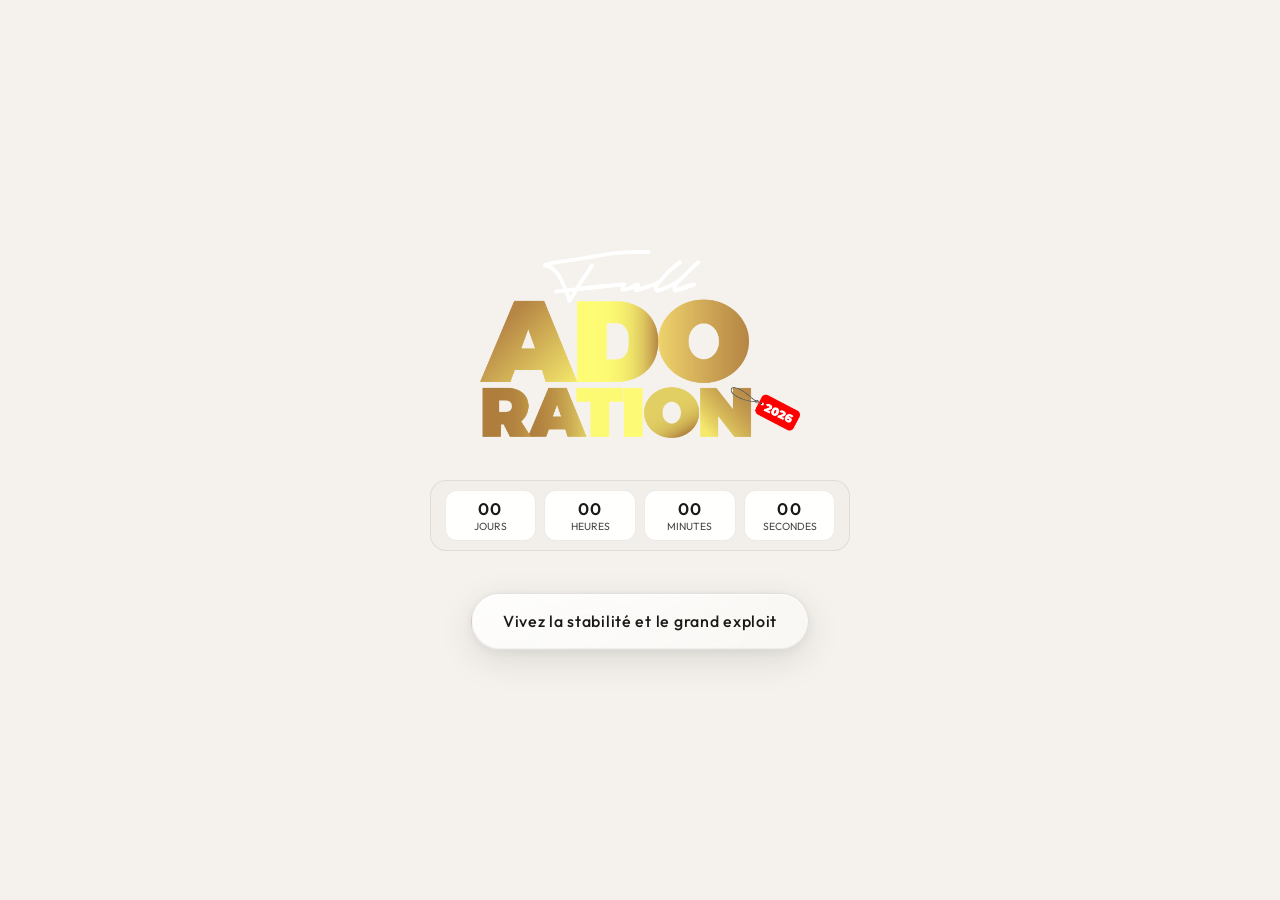
==== commit 95c88e01: "Finalize programme modal, settings history UI, and asset updates. Align programme interactions and m" ====
--- a/index.html
+++ b/index.html
@@ -37,7 +37,7 @@
           </div>
         </div>
       </section>
-      <a href="experience.html" class="landing-cta" id="cta-stabilite">Vivez la stabilité et le grand exploit</a>
+      <a href="experience.html" class="landing-cta landing-cta--liquid-glass" id="cta-stabilite">Vivez la stabilité et le grand exploit</a>
     </div>
   </main>
 
--- a/css/styles.css
+++ b/css/styles.css
@@ -41,6 +41,14 @@
 
   .app-pop__panel {
     animation: none;
+  }
+
+  .landing-cta--liquid-glass {
+    animation: cta-enter 0.8s var(--ease-out-expo) 1.6s forwards !important;
+  }
+
+  .landing-cta--liquid-glass::before {
+    animation: none !important;
   }
 }
 
@@ -777,6 +785,16 @@
   /* Sur la page Vision, on rapproche légèrement le menu du bas */
   main.vision-page ~ nav.mobile-bottom-nav {
     bottom: calc(0.45rem + env(safe-area-inset-bottom));
+  }
+
+  /*
+   * Distance du bas du viewport → bord SUPÉRIEUR du menu flottant
+   * (même chiffres que .mobile-bottom-nav : bottom + padding + min-height liens + bordures)
+   */
+  :root {
+    --mobile-nav-top-from-bottom: calc(
+      env(safe-area-inset-bottom, 0px) + 0.45rem + 0.4rem + 58px + 0.45rem + 2px
+    );
   }
 
   [data-theme="light"] .mobile-bottom-nav {
@@ -1267,6 +1285,102 @@
   background: rgba(196, 92, 62, 0.08);
   border-color: rgba(196, 92, 62, 0.6);
   box-shadow: 0 0 16px rgba(196, 92, 62, 0.25);
+}
+
+.poster-cta-button--with-icon {
+  gap: 0.5rem;
+}
+
+/* Bouton retour flottant (ex. pages avec barre d’action) — sous le menu bas (z-index 145) */
+/* [hidden] doit rester prioritaire (sinon display:inline-flex masque l’attribut hidden) */
+.app-floating-back[hidden] {
+  display: none !important;
+}
+
+.app-floating-back {
+  position: fixed;
+  top: max(0.65rem, env(safe-area-inset-top));
+  left: max(0.75rem, env(safe-area-inset-left));
+  z-index: 120;
+  display: inline-flex;
+  align-items: center;
+  justify-content: center;
+  gap: 0.45rem;
+  padding: 0.5rem 1rem 0.5rem 0.75rem;
+  min-height: 46px;
+  border-radius: 999px;
+  border: 1px solid rgba(255, 255, 255, 0.18);
+  background: rgba(14, 14, 14, 0.52);
+  backdrop-filter: blur(14px);
+  -webkit-backdrop-filter: blur(14px);
+  color: var(--color-text);
+  text-decoration: none;
+  font-size: 0.88rem;
+  font-weight: 600;
+  letter-spacing: 0.02em;
+  box-shadow:
+    0 14px 36px rgba(0, 0, 0, 0.25),
+    inset 0 1px 0 rgba(255, 255, 255, 0.12);
+  transition: transform 0.2s ease, background 0.2s ease, border-color 0.2s ease;
+}
+
+button.app-floating-back {
+  appearance: none;
+  -webkit-appearance: none;
+  font: inherit;
+  margin: 0;
+  cursor: pointer;
+  text-align: center;
+}
+
+.app-floating-back:hover {
+  transform: translateY(-1px);
+  background: rgba(24, 24, 24, 0.65);
+  border-color: rgba(255, 255, 255, 0.28);
+}
+
+.app-floating-back:active {
+  transform: translateY(0) scale(0.98);
+}
+
+.app-floating-back i {
+  font-size: 0.95rem;
+  opacity: 0.95;
+}
+
+[data-theme="light"] .app-floating-back {
+  background: rgba(248, 245, 240, 0.88);
+  border-color: rgba(0, 0, 0, 0.1);
+  box-shadow:
+    0 14px 40px rgba(0, 0, 0, 0.08),
+    inset 0 1px 0 rgba(255, 255, 255, 0.9);
+}
+
+[data-theme="light"] .app-floating-back:hover {
+  background: rgba(255, 255, 255, 0.92);
+}
+
+/* Vision : lien « Retour » masqué en mobile (menu bas) ; visible en bureau */
+.page-vision .poster-cta-wrap.vision-back {
+  display: none !important;
+}
+
+@media (min-width: 760px) {
+  .page-vision .poster-cta-wrap.vision-back {
+    display: flex !important;
+  }
+}
+
+@media (max-width: 380px) {
+  .app-floating-back__text {
+    display: none;
+  }
+
+  .app-floating-back {
+    padding: 0.5rem;
+    min-width: 46px;
+    justify-content: center;
+  }
 }
 
 .hero-bg {
@@ -1744,6 +1858,179 @@
   to { opacity: 1; }
 }
 
+@keyframes cta-glass-shimmer {
+  0% {
+    background-position: 0% 50%;
+  }
+  50% {
+    background-position: 100% 50%;
+  }
+  100% {
+    background-position: 0% 50%;
+  }
+}
+
+/* Double pulsation puis repos — rythme type battement de cœur */
+@keyframes cta-glass-heartbeat {
+  0%,
+  100% {
+    transform: scale(1);
+  }
+  /* 1er battement (lub) */
+  6% {
+    transform: scale(1.055);
+  }
+  12% {
+    transform: scale(1);
+  }
+  /* 2e battement (dub), un peu plus marqué */
+  20% {
+    transform: scale(1.08);
+  }
+  28% {
+    transform: scale(1);
+  }
+  /* 28% → 100% : pause avant le prochain cycle */
+}
+
+/* Index — CTA « liquide glass » : flou, reflets, animation douce */
+.landing-cta.landing-cta--liquid-glass {
+  position: relative;
+  overflow: hidden;
+  isolation: isolate;
+  padding: 1.05rem 1.95rem;
+  line-height: 1.35;
+  max-width: min(100%, 22rem);
+  background: linear-gradient(
+    118deg,
+    rgba(255, 255, 255, 0.18) 0%,
+    rgba(255, 255, 255, 0.05) 38%,
+    rgba(224, 122, 95, 0.14) 72%,
+    rgba(255, 255, 255, 0.08) 100%
+  );
+  background-size: 240% 240%;
+  backdrop-filter: blur(20px) saturate(1.25);
+  -webkit-backdrop-filter: blur(20px) saturate(1.25);
+  border: 1px solid rgba(255, 255, 255, 0.32);
+  border-radius: 9999px;
+  box-shadow:
+    inset 0 1px 1px rgba(255, 255, 255, 0.45),
+    inset 0 -1px 1px rgba(0, 0, 0, 0.18),
+    0 10px 40px rgba(0, 0, 0, 0.22),
+    0 2px 14px rgba(0, 0, 0, 0.14);
+  transition:
+    border-color 0.45s var(--ease-in-out-smooth),
+    box-shadow 0.45s var(--ease-in-out-smooth),
+    transform 0.4s var(--ease-in-out-smooth),
+    filter 0.4s ease;
+  opacity: 0;
+  animation:
+    cta-enter 0.8s var(--ease-out-expo) 1.6s forwards,
+    cta-glass-shimmer 28s ease-in-out 2.4s infinite,
+    cta-glass-heartbeat 8s cubic-bezier(0.22, 0.61, 0.36, 1) 2.4s infinite;
+}
+
+.landing-cta.landing-cta--liquid-glass::before {
+  content: "";
+  position: absolute;
+  inset: 0;
+  border-radius: inherit;
+  background: radial-gradient(
+    120% 80% at 30% 0%,
+    rgba(255, 255, 255, 0.28),
+    transparent 55%
+  );
+  opacity: 0.55;
+  pointer-events: none;
+  animation: cta-glass-gleam 18s ease-in-out 2.4s infinite alternate;
+}
+
+@keyframes cta-glass-gleam {
+  from {
+    opacity: 0.35;
+    transform: translate3d(-4%, 0, 0) scale(1);
+  }
+  to {
+    opacity: 0.65;
+    transform: translate3d(4%, 2%, 0) scale(1);
+  }
+}
+
+.landing-cta.landing-cta--liquid-glass:hover {
+  /* Shimmer actif, battement en pause pour laisser le scale au survol */
+  animation-play-state: running, running, paused;
+  border-color: rgba(224, 122, 95, 0.55);
+  background: linear-gradient(
+    118deg,
+    rgba(255, 255, 255, 0.22) 0%,
+    rgba(224, 122, 95, 0.18) 45%,
+    rgba(224, 122, 95, 0.12) 100%
+  );
+  background-size: 240% 240%;
+  font-weight: 600;
+  transform: scale(1.035);
+  box-shadow:
+    inset 0 1px 1px rgba(255, 255, 255, 0.5),
+    inset 0 -1px 1px rgba(0, 0, 0, 0.12),
+    0 0 36px rgba(224, 122, 95, 0.28),
+    0 0 72px rgba(224, 122, 95, 0.1),
+    0 12px 36px rgba(0, 0, 0, 0.2);
+}
+
+.landing-cta.landing-cta--liquid-glass:active {
+  animation-play-state: running, running, paused;
+  transform: scale(0.99);
+  box-shadow:
+    inset 0 2px 8px rgba(0, 0, 0, 0.2),
+    0 0 20px rgba(224, 122, 95, 0.2);
+}
+
+[data-theme="light"] .landing-cta.landing-cta--liquid-glass {
+  color: var(--color-text);
+  background: linear-gradient(
+    118deg,
+    rgba(255, 255, 255, 0.82) 0%,
+    rgba(255, 255, 255, 0.42) 42%,
+    rgba(224, 122, 95, 0.2) 100%
+  );
+  background-size: 240% 240%;
+  border-color: rgba(0, 0, 0, 0.1);
+  box-shadow:
+    inset 0 1px 1px rgba(255, 255, 255, 0.95),
+    inset 0 -1px 1px rgba(0, 0, 0, 0.05),
+    0 10px 36px rgba(0, 0, 0, 0.1),
+    0 2px 12px rgba(0, 0, 0, 0.06);
+}
+
+[data-theme="light"] .landing-cta.landing-cta--liquid-glass::before {
+  background: radial-gradient(
+    120% 80% at 25% 0%,
+    rgba(255, 255, 255, 0.85),
+    transparent 58%
+  );
+  opacity: 0.45;
+}
+
+[data-theme="light"] .landing-cta.landing-cta--liquid-glass:hover {
+  animation-play-state: running, running, paused;
+  border-color: rgba(196, 92, 62, 0.45);
+  background: linear-gradient(
+    118deg,
+    rgba(255, 255, 255, 0.92) 0%,
+    rgba(224, 122, 95, 0.22) 50%,
+    rgba(255, 255, 255, 0.55) 100%
+  );
+  background-size: 240% 240%;
+  box-shadow:
+    inset 0 1px 1px rgba(255, 255, 255, 1),
+    0 0 32px rgba(196, 92, 62, 0.22),
+    0 8px 28px rgba(0, 0, 0, 0.1);
+}
+
+[data-theme="light"] .landing-cta.landing-cta--liquid-glass:active {
+  background: rgba(196, 92, 62, 0.12);
+}
+
 /* Apparition douce puis zoom avant / arrière harmonieux */
 .landing-logo-img {
   display: block;
@@ -2672,39 +2959,45 @@
   border-color: rgba(0, 0, 0, 0.08);
 }
 
+/* Repères : pastille seule sur la 1re ligne ; icône + titre sur la même ligne en dessous */
 .vision-card-head {
+  margin-bottom: 0.65rem;
+  width: 100%;
+  text-align: center;
+}
+
+.vision-card-head-inner {
   display: flex;
   flex-direction: column;
-  align-items: center;
-  gap: 0.35rem;
-  margin-bottom: 0.55rem;
-}
-
-.vision-card-index-row {
-  display: flex;
-  align-items: center;
-  justify-content: center;
-  gap: 0.45rem;
-  width: 100%;
-}
-
-.vision-card-meta-row {
-  display: flex;
   align-items: center;
   justify-content: center;
   gap: 0.5rem;
   width: 100%;
+  min-width: 0;
+}
+
+.vision-card-title-line {
+  display: inline-flex;
+  flex-direction: row;
+  align-items: center;
+  justify-content: center;
+  flex-wrap: wrap;
+  /* Petit espace entre l’icône et le titre */
+  gap: 0.45rem;
+  width: auto;
+  max-width: 100%;
+  min-width: 0;
 }
 
 .vision-card-content {
-  padding: 0.95rem 0.95rem 0.85rem;
+  padding: 0.95rem 0.95rem 0;
 }
 
 .vision-card-media {
   width: 100%;
   height: 150px;
   background: rgba(0, 0, 0, 0.15);
-  margin-top: auto;
+  margin-top: 0;
   overflow: hidden;
   position: relative;
 }
@@ -2715,6 +3008,35 @@
   object-fit: contain;
   object-position: center bottom;
   display: block;
+}
+
+/* Page Vision — image en plein cadre (toute la zone sous le texte) */
+main.vision-page .vision-card:not(.vision-card--expanded) {
+  display: flex;
+  flex-direction: column;
+  min-height: min(100vh, 100dvh);
+}
+
+main.vision-page .vision-card:not(.vision-card--expanded) .vision-card-content {
+  flex: 0 0 auto;
+}
+
+main.vision-page .vision-card:not(.vision-card--expanded) .vision-card-media {
+  flex: 1 1 auto;
+  min-height: min(48vh, 520px);
+  position: relative;
+  overflow: hidden;
+  width: 100%;
+  height: auto;
+}
+
+main.vision-page .vision-card:not(.vision-card--expanded) .vision-card-img {
+  position: absolute;
+  inset: 0;
+  width: 100%;
+  height: 100%;
+  object-fit: cover;
+  object-position: center center;
 }
 
 .vision-card-index {
@@ -2736,6 +3058,51 @@
   color: rgba(122, 75, 37, 0.95);
 }
 
+/* « Voir plus » : repères centrés, espacement harmonisé */
+.vision-card--expanded .vision-card-head {
+  margin-bottom: 0;
+}
+
+.vision-card--expanded .vision-card-head-inner {
+  gap: clamp(0.65rem, 2.8vw, 1.1rem);
+}
+
+.vision-card--expanded .vision-card-index {
+  width: 38px;
+  height: 38px;
+  font-size: 1.02rem;
+  backdrop-filter: blur(14px) saturate(1.25);
+  -webkit-backdrop-filter: blur(14px) saturate(1.25);
+  background: linear-gradient(
+    152deg,
+    rgba(255, 255, 255, 0.22) 0%,
+    rgba(255, 255, 255, 0.07) 42%,
+    rgba(224, 122, 95, 0.16) 100%
+  );
+  border: 1px solid rgba(255, 255, 255, 0.36);
+  box-shadow:
+    inset 0 1px 1px rgba(255, 255, 255, 0.48),
+    inset 0 -1px 0 rgba(0, 0, 0, 0.14),
+    0 6px 22px rgba(0, 0, 0, 0.2),
+    0 0 0 1px rgba(224, 122, 95, 0.15);
+  color: rgba(255, 255, 255, 0.97);
+}
+
+[data-theme="light"] .vision-card--expanded .vision-card-index {
+  background: linear-gradient(
+    152deg,
+    rgba(255, 255, 255, 0.9) 0%,
+    rgba(255, 255, 255, 0.42) 48%,
+    rgba(224, 122, 95, 0.14) 100%
+  );
+  border-color: rgba(0, 0, 0, 0.11);
+  color: rgba(100, 58, 28, 0.98);
+  box-shadow:
+    inset 0 1px 1px rgba(255, 255, 255, 1),
+    inset 0 -1px 0 rgba(0, 0, 0, 0.06),
+    0 6px 20px rgba(0, 0, 0, 0.1);
+}
+
 .vision-card-back {
   width: 30px;
   height: 30px;
@@ -2761,14 +3128,25 @@
 }
 
 .vision-card-icon {
+  flex-shrink: 0;
+  display: inline-flex;
+  align-items: center;
+  justify-content: center;
+  width: auto;
+  min-width: 0;
+  margin: 0;
+  padding: 0;
   font-size: 1.05rem;
   color: var(--color-accent);
-  width: 30px;
-  text-align: center;
-}
-
+  line-height: 1;
+}
+
+/* flex: 0 1 auto (pas grow) : avec flex:1 le h3 occupe toute la ligne et text-align:center crée un espace entre l’icône et le texte */
 .vision-card-title {
   margin: 0;
+  flex: 0 1 auto;
+  min-width: 0;
+  max-width: 100%;
   font-size: 1.02rem;
   font-weight: 700;
   letter-spacing: 0.01em;
@@ -2790,6 +3168,8 @@
   font-size: 0.98rem;
   display: block;
   text-align: justify;
+  text-align-last: left;
+  text-justify: inter-word;
 }
 
 [data-theme="light"] .vision-card-text {
@@ -2815,9 +3195,28 @@
 }
 
 .vision-card-text--expanded {
-  display: inline;
+  display: block;
+  width: 100%;
+  max-width: 100%;
   -webkit-line-clamp: unset;
   overflow: visible;
+}
+
+/* Paragraphes visibles seulement une fois « Voir plus » ouvert */
+.vision-text-para {
+  display: inline;
+}
+
+.vision-card-text--expanded .vision-text-para {
+  display: block;
+  margin: 0 0 0.95rem;
+  text-align: justify;
+  text-align-last: left;
+  text-justify: inter-word;
+}
+
+.vision-card-text--expanded .vision-text-para:last-child {
+  margin-bottom: 0;
 }
 
 .vision-card-more {
@@ -2947,6 +3346,8 @@
     min-height: 100vh;
     overflow-y: auto;
     scroll-snap-type: y mandatory;
+    scroll-padding-top: max(0.5rem, env(safe-area-inset-top));
+    scroll-padding-bottom: calc(var(--mobile-nav-top-from-bottom) + 0.35rem);
     -webkit-overflow-scrolling: touch;
     padding-bottom: 0;
   }
@@ -2983,7 +3384,7 @@
   }
 
   .vision-card-content {
-    padding: 0.9rem 0.9rem 0.35rem;
+    padding: 0.9rem 0.9rem 0;
     flex: 0 0 auto;
     overflow: visible;
     display: flex;
@@ -2991,92 +3392,66 @@
   }
 
   .vision-card-media {
-    flex: 1 1 auto;
+    flex: 0 0 auto;
     height: auto;
     min-height: 160px;
     margin-top: 0;
     margin-bottom: 0;
-    /* Colle l'image sous le menu fixe */
-    transform: translateY(90px);
+    transform: none;
   }
 
   .vision-card-title {
     font-size: 0.98rem;
   }
 
+  /* Texte justifié ; dernière ligne à gauche pour éviter un grand trou avant « Voir plus » */
   .vision-card-text,
   .vision-card-text-row .vision-card-text {
     font-size: 0.95rem;
     line-height: 1.25;
-    display: flex;
-    align-items: baseline;
-    flex-wrap: nowrap;
-    gap: 0;
+    display: block !important;
+    position: static !important;
+    padding-right: 0 !important;
+    text-align: justify;
+    text-align-last: left;
+    text-justify: inter-word;
+    width: 100% !important;
+  }
+
+  .vision-card-text-row {
+    display: block;
+  }
+
+  /* Pleine largeur = justification sur les 3 lignes ; inline-box pour coller le bouton au flux */
+  .vision-card-text--clamp {
+    display: -webkit-inline-box !important;
+    -webkit-box-orient: vertical;
+    -webkit-line-clamp: 3;
+    overflow: hidden;
     width: 100%;
-  }
-
-  .vision-card-text--clamp {
-    flex: 1 1 auto;
-    min-width: 0;
-  }
-
-  .vision-card-more {
-    display: inline;
-    margin-left: 0;
-  }
-
-  /* Le bouton est à l'intérieur du span clamped, donc on force un flux texte */
-  .vision-card-text {
-    display: flex !important;
-    width: 100% !important;
+    max-width: 100%;
+    box-sizing: border-box;
+    vertical-align: text-bottom;
+    text-align: justify;
+    text-align-last: left;
+    word-break: break-word;
+    hyphens: auto;
+    -webkit-hyphens: auto;
   }
 
   .vision-card-more {
     display: inline !important;
-    padding: 0 !important;
-    border: 0 !important;
-    background: transparent !important;
-    font-size: 0.85em;
-    line-height: inherit;
-    vertical-align: baseline;
-    flex: 0 0 auto;
-    margin-left: 0;
-  }
-
-  .vision-card-text-row {
-    gap: 0;
-    display: flex;
-    align-items: baseline;
-  }
-
-  .vision-card-more {
-    font-size: 0.85em;
-    padding: 0;
-    align-self: auto;
-    margin-top: 0;
-  }
-
-  /* Met le bouton sur la dernière ligne visible (positionnement en fin de bloc) */
-  .vision-card-text {
-    display: block !important;
-    position: relative !important;
-    padding-right: 5.4rem !important;
-  }
-
-  .vision-card-more {
-    position: absolute !important;
-    right: 0.1rem !important;
-    bottom: 0.05em !important;
-    margin-left: 0 !important;
+    position: static !important;
+    right: auto !important;
+    bottom: auto !important;
     padding: 0 !important;
     border: 0 !important;
     background: transparent !important;
     font-size: 0.85em !important;
+    line-height: inherit;
     vertical-align: baseline;
-  }
-
-  .vision-card--expanded .vision-card-more {
-    position: static !important;
+    margin-left: 0.05em;
+    white-space: nowrap;
   }
 
   .vision-card {
@@ -3085,7 +3460,39 @@
     scroll-snap-align: start;
   }
 
-  /* Voir plus : titre en haut, espace sous le titre, fond image + overlay inchangés */
+  /* Texte en haut ; bas de la zone image = bord supérieur exact du menu bas */
+  main.vision-page .vision-card:not(.vision-card--expanded) {
+    display: flex;
+    flex-direction: column;
+    min-height: 100dvh;
+    box-sizing: border-box;
+    padding-bottom: var(--mobile-nav-top-from-bottom);
+  }
+
+  main.vision-page .vision-card:not(.vision-card--expanded) .vision-card-content {
+    flex: 0 1 auto;
+    min-height: 0;
+  }
+
+  /* Occupe tout l’espace jusqu’au padding réservé au menu bas */
+  main.vision-page .vision-card:not(.vision-card--expanded) .vision-card-media {
+    flex: 1 1 auto;
+    min-height: 0;
+    margin-top: 0;
+    width: 100%;
+    display: block;
+  }
+
+  main.vision-page .vision-card:not(.vision-card--expanded) .vision-card-img {
+    position: absolute;
+    inset: 0;
+    width: 100%;
+    height: 100%;
+    object-fit: cover;
+    object-position: center center;
+  }
+
+  /* Voir plus : titre en haut, plus d’air avant le texte développé */
   .vision-card--expanded .vision-card-content {
     background: transparent;
     backdrop-filter: none;
@@ -3099,7 +3506,7 @@
     display: flex;
     flex-direction: column;
     justify-content: flex-start;
-    gap: 1.35rem;
+    gap: clamp(2.15rem, 6vw, 3rem);
     padding: max(0.75rem, env(safe-area-inset-top)) 0.9rem
       calc(68px + env(safe-area-inset-bottom, 0px)) 0.9rem;
     box-sizing: border-box;
@@ -3108,7 +3515,7 @@
   }
 
   .vision-card--expanded .vision-card-body {
-    padding-top: 0;
+    padding-top: clamp(1.1rem, 4vw, 1.85rem);
     overflow: visible;
     flex-shrink: 0;
   }
@@ -3116,6 +3523,10 @@
   .vision-card--expanded .vision-card-head {
     margin-bottom: 0;
     flex-shrink: 0;
+    width: 100%;
+  }
+
+  .vision-card--expanded .vision-card-head-inner {
     justify-content: center;
   }
 
@@ -3129,13 +3540,13 @@
   }
 
   .vision-card--expanded .vision-card-img {
-    /* blur() sur image plein écran = très coûteux sur mobile */
-    filter: brightness(0.58);
-    transform: scale(1.06);
+    filter: brightness(0.45) blur(14px);
+    transform: scale(1.14);
     width: 100%;
     height: 100%;
     object-fit: cover;
-    opacity: 0.95;
+    opacity: 0.92;
+    transform-origin: center center;
   }
 
   /* L'image devient le background de toute la card */
@@ -3146,18 +3557,30 @@
     width: 100%;
     margin-top: 0;
     z-index: 0;
-  }
-
-  /* Overlay pour rendre le texte lisible (plus léger que blur sur l'image) */
+    overflow: hidden;
+  }
+
+  /* Voile + flou fort sur le fond (lisibilité du texte « Voir plus ») */
   .vision-card--expanded .vision-card-media::after {
     content: "";
     position: absolute;
     inset: 0;
-    background: rgba(0, 0, 0, 0.42);
-    backdrop-filter: none;
-    -webkit-backdrop-filter: none;
-    z-index: 0;
+    background: rgba(0, 0, 0, 0.52);
+    backdrop-filter: blur(28px) saturate(0.85);
+    -webkit-backdrop-filter: blur(28px) saturate(0.85);
+    z-index: 1;
     pointer-events: none;
+  }
+
+  [data-theme="light"] .vision-card--expanded .vision-card-media::after {
+    background: rgba(245, 242, 237, 0.42);
+    backdrop-filter: blur(26px) saturate(0.9);
+    -webkit-backdrop-filter: blur(26px) saturate(0.9);
+  }
+
+  [data-theme="light"] .vision-card--expanded .vision-card-img {
+    filter: brightness(0.72) blur(12px);
+    opacity: 0.88;
   }
 
   main.vision-page .vision-card:not(.vision-card--expanded) .vision-card-body {
